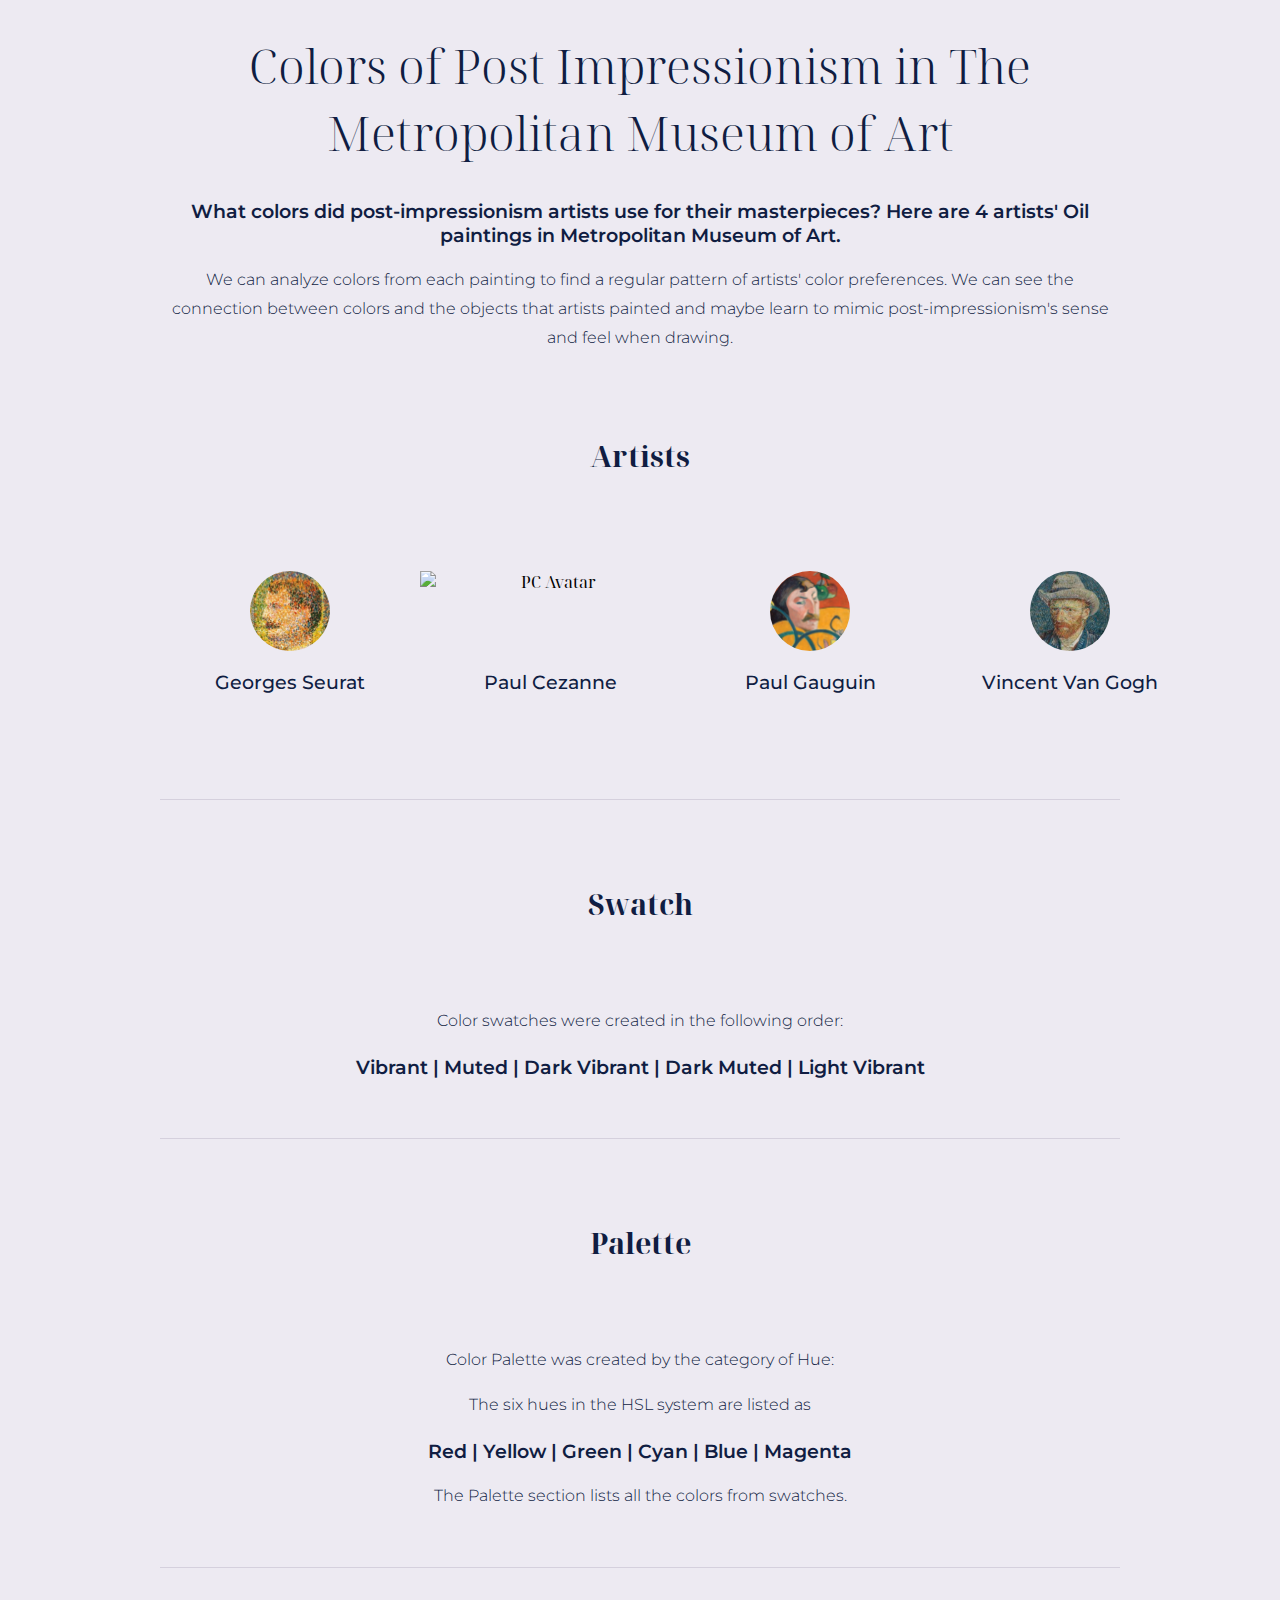
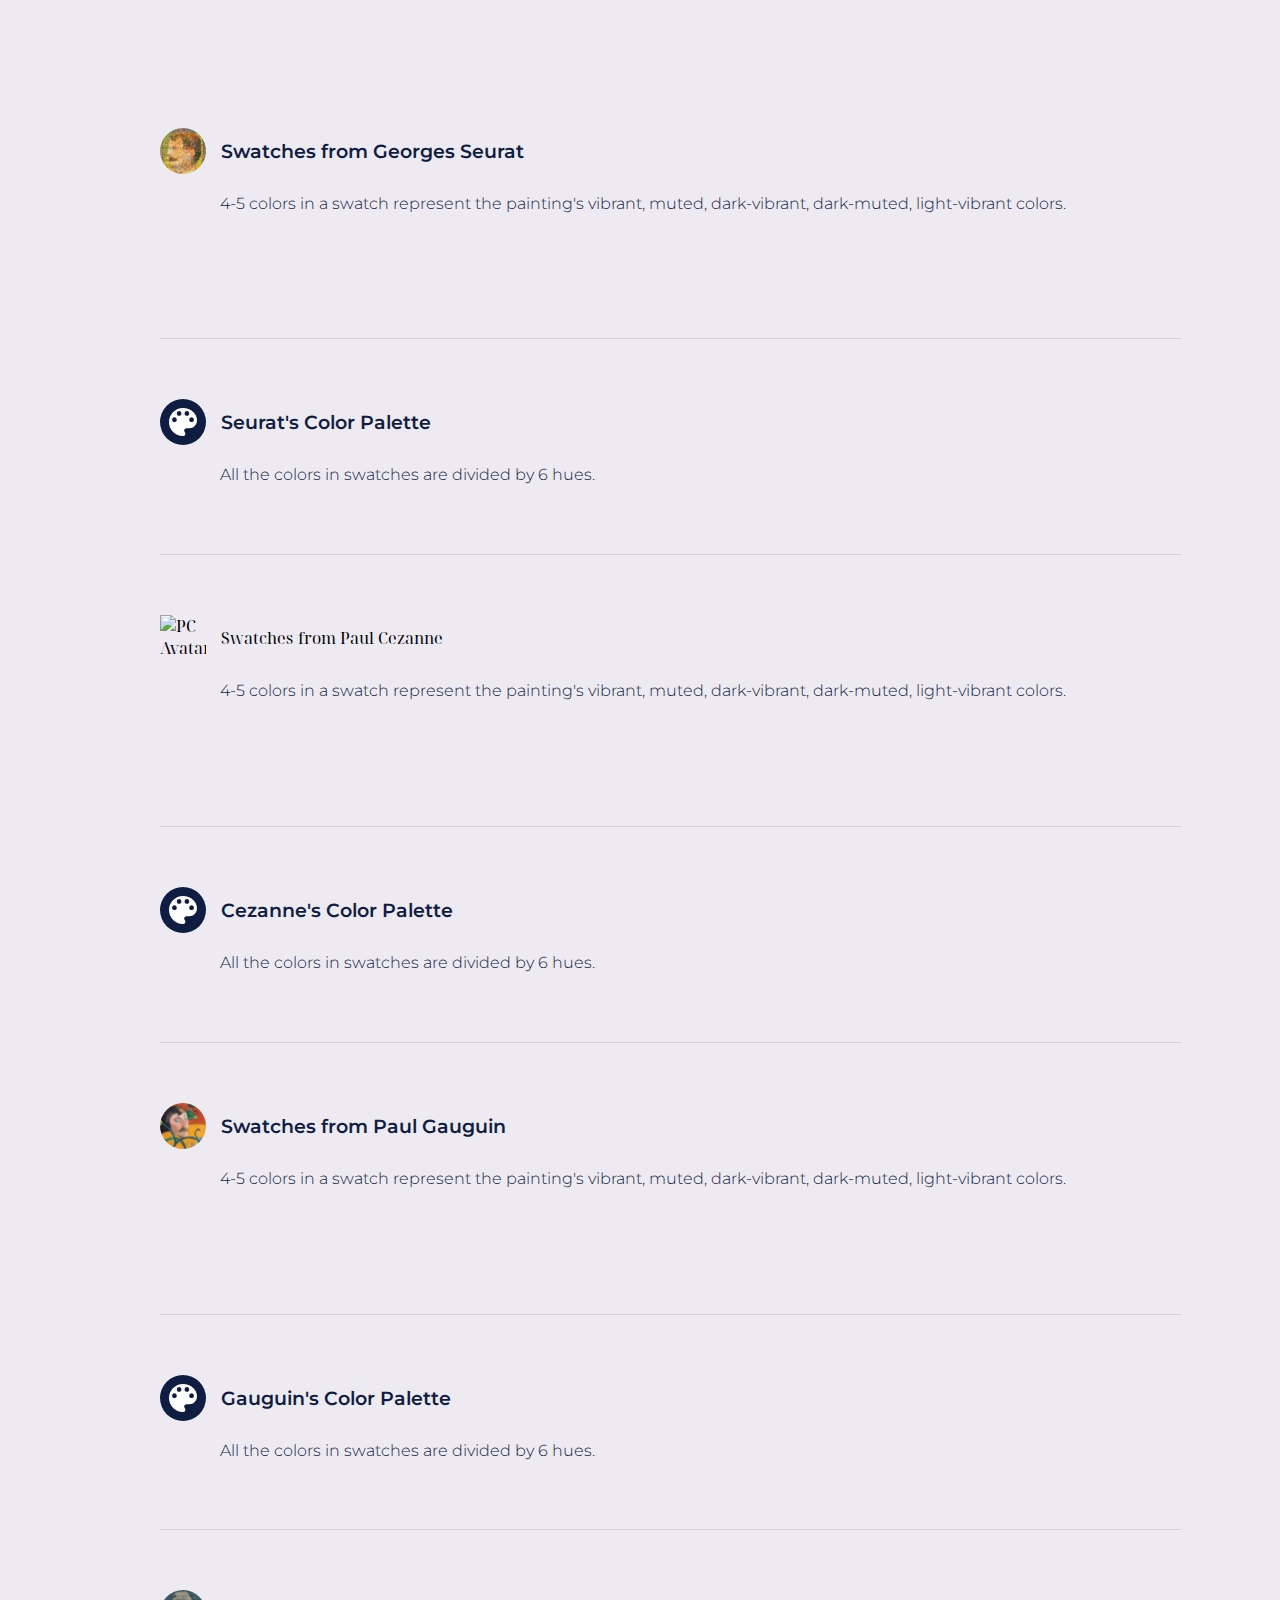
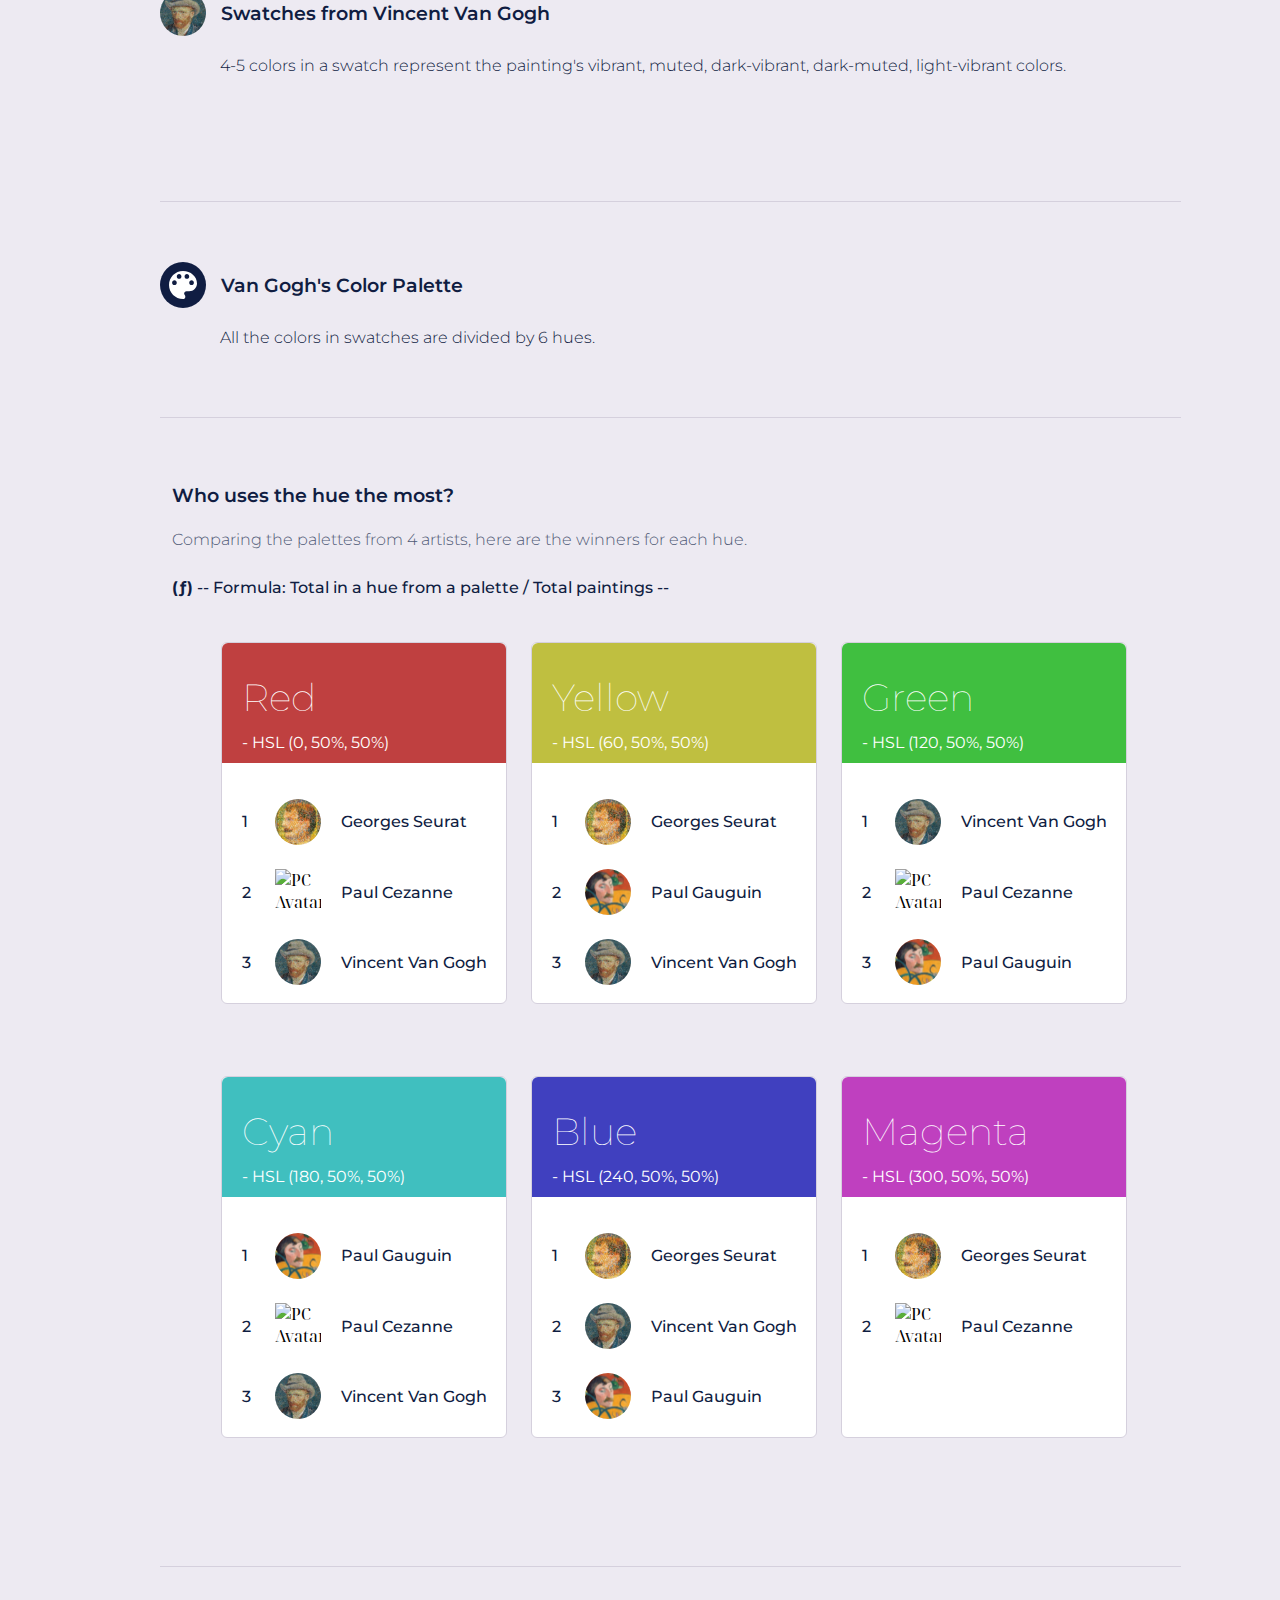
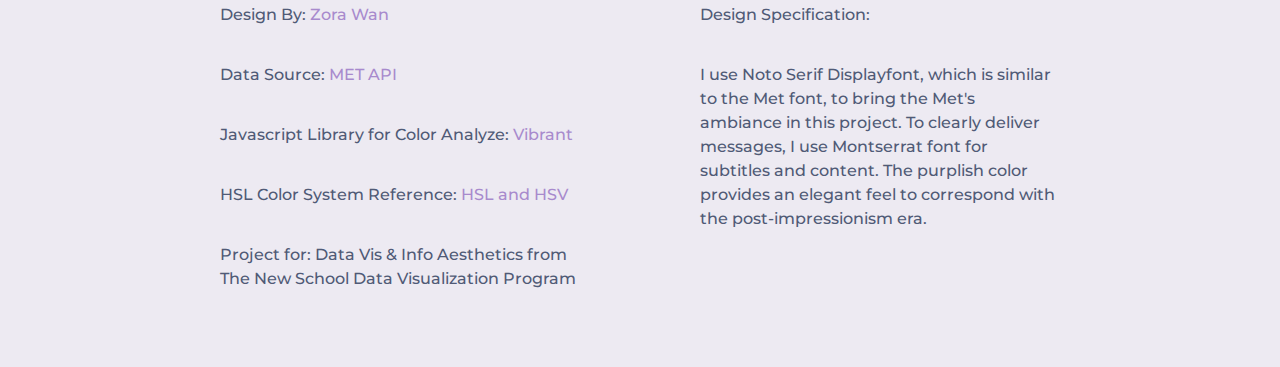
==== 05_final/index.html @ edf531bc "update text" ====
<!DOCTYPE html>
<html lang="en">
<head>
    <meta charset="UTF-8">
    <title>Colors of Post Impressionism</title>
    <meta name='viewport' content='width=device-width, initial-scale=1' />
    <meta http-equiv="X-UA-Compatible" content="IE=edge">
    <link rel="stylesheet" href="./styles.css"/>
</head>
<body>
    <div class="hero">
    <h1>Colors of Post Impressionism in The Metropolitan Museum of Art</h1>
    
        <h3>What colors did post-impressionism artists use for their masterpieces? Here are 4 artists' Oil paintings in Metropolitan Museum of Art.
        </h3>
        <p>We can analyze colors from each painting to find a regular pattern of artists' color preferences. We can see the connection between colors and the objects that artists painted and maybe learn to mimic post-impressionism's sense and feel when drawing.</p>
        <h2>Artists</h2>
        <div id="heroContainer">
            <div class="heroItem">
                <img class="heroArtist" src="./access/GS_Avata.svg" alt="GS Avatar" width="80" height="80">
                <h3 class="heroName">Georges Seurat</h3>
            </div>
            <div class="heroItem">
                <img class="heroArtist" src="./access/PC_Avata.svg" alt="PC Avatar" width="80" height="80">
                <h3 class="heroName">Paul Cezanne</h3>
            </div>
            <div class="heroItem">
                <img class="heroArtist" src="./access/PG_Avata.svg" alt="PG Avatar" width="80" height="80">
                <h3 class="heroName">Paul Gauguin</h3>
            </div>
            <div class="heroItem">
                <img class="heroArtist" src="./access/VG_Avata.svg" alt="VG Avatar" width="80" height="80">
                <h3 class="heroName">Vincent Van Gogh</h3>
            </div>
        </div>
        <h2>Swatch</h2>
        <div id="swatchIntro">
            <p class="ColorIntro">Color swatches were created in the following order:</p>
            <h3>Vibrant | Muted | Dark Vibrant | Dark Muted | Light Vibrant</h3>
        </div>
        <h2>Palette</h2>
        <div id="palettehIntro">
            <p class="ColorIntro">Color Palette was created by the category of Hue:</p>
            <p class="ColorIntro">The six hues in the HSL system are listed as</p>
            <h3>Red | Yellow | Green | Cyan | Blue | Magenta</h3>
            <p class="ColorIntro">The Palette section lists all the colors from swatches.</p>
        </div>
    </div>
    <div class="nameCard">
    <img class="avatar" src="./access/GS_Avata.svg" alt="GS Avatar" width="46" height="46">
    <h3>Swatches from Georges Seurat</h3>
    </div>
    <p class="script">4-5 colors in a swatch represent the painting's vibrant, muted, dark-vibrant, dark-muted, light-vibrant colors.</p>
    <div id=gs_gallery></div>
    <div class="PaletteLabel">
        <svg width="46" height="46" viewBox="0 0 46 46" fill="none" xmlns="http://www.w3.org/2000/svg">
            <circle cx="23" cy="23" r="23" fill="#101D42"/>
            <path d="M23 9C15.2689 9 9 15.2689 9 23C9 30.7311 15.2689 37 23 37C24.2911 37 25.3333 35.9578 25.3333 34.6667C25.3333 34.06 25.1 33.5156 24.7267 33.0956C24.3689 32.6911 24.1356 32.1467 24.1356 31.5556C24.1356 30.2644 25.1778 29.2222 26.4689 29.2222H29.2222C33.5156 29.2222 37 25.7378 37 21.4444C37 14.5689 30.7311 9 23 9ZM14.4444 23C13.1533 23 12.1111 21.9578 12.1111 20.6667C12.1111 19.3756 13.1533 18.3333 14.4444 18.3333C15.7356 18.3333 16.7778 19.3756 16.7778 20.6667C16.7778 21.9578 15.7356 23 14.4444 23ZM19.1111 16.7778C17.82 16.7778 16.7778 15.7356 16.7778 14.4444C16.7778 13.1533 17.82 12.1111 19.1111 12.1111C20.4022 12.1111 21.4444 13.1533 21.4444 14.4444C21.4444 15.7356 20.4022 16.7778 19.1111 16.7778ZM26.8889 16.7778C25.5978 16.7778 24.5556 15.7356 24.5556 14.4444C24.5556 13.1533 25.5978 12.1111 26.8889 12.1111C28.18 12.1111 29.2222 13.1533 29.2222 14.4444C29.2222 15.7356 28.18 16.7778 26.8889 16.7778ZM31.5556 23C30.2644 23 29.2222 21.9578 29.2222 20.6667C29.2222 19.3756 30.2644 18.3333 31.5556 18.3333C32.8467 18.3333 33.8889 19.3756 33.8889 20.6667C33.8889 21.9578 32.8467 23 31.5556 23Z" fill="white"/>
            </svg>

        <h3>Seurat's Color Palette</h3>
    </div>
    <p class="script">All the colors in swatches are divided by 6 hues.</p>
    <div id="gs_paletteBar" class="paletteBar"></div>
    <div class="nameCard">
        <img class="avatar" src="./access/PC_Avata.svg" alt="PC Avatar" width="46" height="46">
    <h  3>Swatches from Paul Cezanne</h3>
    </div>
    <p class="script">4-5 colors in a swatch represent the painting's vibrant, muted, dark-vibrant, dark-muted, light-vibrant colors.</p>
     <div id=pc_gallery></div>
    <div class="PaletteLabel">
        <svg width="46" height="46" viewBox="0 0 46 46" fill="none" xmlns="http://www.w3.org/2000/svg">
            <circle cx="23" cy="23" r="23" fill="#101D42"/>
            <path d="M23 9C15.2689 9 9 15.2689 9 23C9 30.7311 15.2689 37 23 37C24.2911 37 25.3333 35.9578 25.3333 34.6667C25.3333 34.06 25.1 33.5156 24.7267 33.0956C24.3689 32.6911 24.1356 32.1467 24.1356 31.5556C24.1356 30.2644 25.1778 29.2222 26.4689 29.2222H29.2222C33.5156 29.2222 37 25.7378 37 21.4444C37 14.5689 30.7311 9 23 9ZM14.4444 23C13.1533 23 12.1111 21.9578 12.1111 20.6667C12.1111 19.3756 13.1533 18.3333 14.4444 18.3333C15.7356 18.3333 16.7778 19.3756 16.7778 20.6667C16.7778 21.9578 15.7356 23 14.4444 23ZM19.1111 16.7778C17.82 16.7778 16.7778 15.7356 16.7778 14.4444C16.7778 13.1533 17.82 12.1111 19.1111 12.1111C20.4022 12.1111 21.4444 13.1533 21.4444 14.4444C21.4444 15.7356 20.4022 16.7778 19.1111 16.7778ZM26.8889 16.7778C25.5978 16.7778 24.5556 15.7356 24.5556 14.4444C24.5556 13.1533 25.5978 12.1111 26.8889 12.1111C28.18 12.1111 29.2222 13.1533 29.2222 14.4444C29.2222 15.7356 28.18 16.7778 26.8889 16.7778ZM31.5556 23C30.2644 23 29.2222 21.9578 29.2222 20.6667C29.2222 19.3756 30.2644 18.3333 31.5556 18.3333C32.8467 18.3333 33.8889 19.3756 33.8889 20.6667C33.8889 21.9578 32.8467 23 31.5556 23Z" fill="white"/>
            </svg>

        <h3>Cezanne's Color Palette</h3>
    </div>
    <p class="script">All the colors in swatches are divided by 6 hues.</p>
    <div id="pc_paletteBar" class="paletteBar"></div>
    <div class="nameCard">
    <img class="avatar" src="./access/PG_Avata.svg" alt="PG Avatar" width="46" height="46">
    <h3 id="name">Swatches from Paul Gauguin</h3>
    </div>
    <p class="script">4-5 colors in a swatch represent the painting's vibrant, muted, dark-vibrant, dark-muted, light-vibrant colors.</p>
        <div id=pg_gallery></div>
        <div class="PaletteLabel">
            <svg width="46" height="46" viewBox="0 0 46 46" fill="none" xmlns="http://www.w3.org/2000/svg">
                <circle cx="23" cy="23" r="23" fill="#101D42"/>
                <path d="M23 9C15.2689 9 9 15.2689 9 23C9 30.7311 15.2689 37 23 37C24.2911 37 25.3333 35.9578 25.3333 34.6667C25.3333 34.06 25.1 33.5156 24.7267 33.0956C24.3689 32.6911 24.1356 32.1467 24.1356 31.5556C24.1356 30.2644 25.1778 29.2222 26.4689 29.2222H29.2222C33.5156 29.2222 37 25.7378 37 21.4444C37 14.5689 30.7311 9 23 9ZM14.4444 23C13.1533 23 12.1111 21.9578 12.1111 20.6667C12.1111 19.3756 13.1533 18.3333 14.4444 18.3333C15.7356 18.3333 16.7778 19.3756 16.7778 20.6667C16.7778 21.9578 15.7356 23 14.4444 23ZM19.1111 16.7778C17.82 16.7778 16.7778 15.7356 16.7778 14.4444C16.7778 13.1533 17.82 12.1111 19.1111 12.1111C20.4022 12.1111 21.4444 13.1533 21.4444 14.4444C21.4444 15.7356 20.4022 16.7778 19.1111 16.7778ZM26.8889 16.7778C25.5978 16.7778 24.5556 15.7356 24.5556 14.4444C24.5556 13.1533 25.5978 12.1111 26.8889 12.1111C28.18 12.1111 29.2222 13.1533 29.2222 14.4444C29.2222 15.7356 28.18 16.7778 26.8889 16.7778ZM31.5556 23C30.2644 23 29.2222 21.9578 29.2222 20.6667C29.2222 19.3756 30.2644 18.3333 31.5556 18.3333C32.8467 18.3333 33.8889 19.3756 33.8889 20.6667C33.8889 21.9578 32.8467 23 31.5556 23Z" fill="white"/>
                </svg>
    
            <h3>Gauguin's Color Palette</h3>
        </div>
        <p class="script">All the colors in swatches are divided by 6 hues.</p>
        <div id="pg_paletteBar" class="paletteBar"></div>
    <div class="nameCard">
    <img class="avatar" src="./access/VG_Avata.svg" alt="VG Avatar" width="46" height="46">
    <h3 id="name">Swatches from Vincent Van Gogh</h3>
    </div>
    <p class="script">4-5 colors in a swatch represent the painting's vibrant, muted, dark-vibrant, dark-muted, light-vibrant colors.</p>
    <div id=vg_gallery></div>
        <div class="PaletteLabel">
            <svg width="46" height="46" viewBox="0 0 46 46" fill="none" xmlns="http://www.w3.org/2000/svg">
                <circle cx="23" cy="23" r="23" fill="#101D42"/>
                <path d="M23 9C15.2689 9 9 15.2689 9 23C9 30.7311 15.2689 37 23 37C24.2911 37 25.3333 35.9578 25.3333 34.6667C25.3333 34.06 25.1 33.5156 24.7267 33.0956C24.3689 32.6911 24.1356 32.1467 24.1356 31.5556C24.1356 30.2644 25.1778 29.2222 26.4689 29.2222H29.2222C33.5156 29.2222 37 25.7378 37 21.4444C37 14.5689 30.7311 9 23 9ZM14.4444 23C13.1533 23 12.1111 21.9578 12.1111 20.6667C12.1111 19.3756 13.1533 18.3333 14.4444 18.3333C15.7356 18.3333 16.7778 19.3756 16.7778 20.6667C16.7778 21.9578 15.7356 23 14.4444 23ZM19.1111 16.7778C17.82 16.7778 16.7778 15.7356 16.7778 14.4444C16.7778 13.1533 17.82 12.1111 19.1111 12.1111C20.4022 12.1111 21.4444 13.1533 21.4444 14.4444C21.4444 15.7356 20.4022 16.7778 19.1111 16.7778ZM26.8889 16.7778C25.5978 16.7778 24.5556 15.7356 24.5556 14.4444C24.5556 13.1533 25.5978 12.1111 26.8889 12.1111C28.18 12.1111 29.2222 13.1533 29.2222 14.4444C29.2222 15.7356 28.18 16.7778 26.8889 16.7778ZM31.5556 23C30.2644 23 29.2222 21.9578 29.2222 20.6667C29.2222 19.3756 30.2644 18.3333 31.5556 18.3333C32.8467 18.3333 33.8889 19.3756 33.8889 20.6667C33.8889 21.9578 32.8467 23 31.5556 23Z" fill="white"/>
                </svg>
            <h3>Van Gogh's Color Palette</h3>
        </div>
        <p class="script">All the colors in swatches are divided by 6 hues.</p>
        <div id="vg_paletteBar" class="paletteBar"></div>
        <div class="titleCard">
            <h3 id="name">Who uses the hue the most?</h3>
            <h4>Comparing the palettes from 4 artists, here are the winners for each hue.</h4>
            <p id="formula"><b>(ƒ)</b> -- Formula: Total in a hue from a palette / Total paintings --</p>
        </div>
        <div id="comp">
            
            <div class="imgRating">
                <div class= "color" id="C1">
                 <p class="HSL">Red</p> - HSL (0, 50%, 50%)   
                </div>
                <div class="ratingCard">
                    <div class="ratingNum">
                        1<br>
                        2<br>
                        3<br>
                    </div>
                    <div class="ratingImg">
                        <img class="ratingAvatar" src="./access/GS_Avata.svg" alt="GS Avatar" width="46" height="46">
                        <img class="ratingAvatar" src="./access/PC_Avata.svg" alt="PC Avatar" width="46" height="46">
                        <img class="ratingAvatar" src="./access/VG_Avata.svg" alt="VG Avatar" width="46" height="46">
                    </div>
                    <div class="ratingName">
                        Georges Seurat<br>
                        Paul Cezanne<br>
                        Vincent Van Gogh<br>
                    </div>
                </div>
            </div>
            <div class="imgRating">
                <div class= "color" id="C2">
                 <p class="HSL">Yellow</p> - HSL (60, 50%, 50%)   
                </div>
                <div class="ratingCard">
                    <div class="ratingNum">
                        1<br>
                        2<br>
                        3<br>
                    </div>
                    <div class="ratingImg">
                        <img class="ratingAvatar" src="./access/GS_Avata.svg" alt="GS Avatar" width="46" height="46">
                        <img class="ratingAvatar" src="./access/PG_Avata.svg" alt="PG Avatar" width="46" height="46">
                        <img class="ratingAvatar" src="./access/VG_Avata.svg" alt="VG Avatar" width="46" height="46">
                    </div>
                    <div class="ratingName">
                        Georges Seurat<br>
                        Paul Gauguin<br>
                        Vincent Van Gogh<br>
                    </div>
                </div>
            </div>
            <div class="imgRating">
                <div class= "color" id="C3">
                 <p class="HSL">Green</p> - HSL (120, 50%, 50%)   
                </div>
                <div class="ratingCard">
                    <div class="ratingNum">
                        1<br>
                        2<br>
                        3<br>
                    </div>
                    <div class="ratingImg">
                        <img class="ratingAvatar" src="./access/VG_Avata.svg" alt="VG Avatar" width="46" height="46">
                        <img class="ratingAvatar" src="./access/PC_Avata.svg" alt="PC Avatar" width="46" height="46">
                        <img class="ratingAvatar" src="./access/PG_Avata.svg" alt="PG Avatar" width="46" height="46">
                    </div>
                    <div class="ratingName">
                        Vincent Van Gogh<br>
                        Paul Cezanne<br>
                        Paul Gauguin<br>
                    </div>
                </div>
            </div>
            <div class="imgRating">
                <div class= "color" id="C4">
                 <p class="HSL">Cyan</p> - HSL (180, 50%, 50%)   
                </div>
                <div class="ratingCard">
                    <div class="ratingNum">
                        1<br>
                        2<br>
                        3<br>
                    </div>
                    <div class="ratingImg">
                        <img class="ratingAvatar" src="./access/PG_Avata.svg" alt="PG Avatar" width="46" height="46">
                        <img class="ratingAvatar" src="./access/PC_Avata.svg" alt="PC Avatar" width="46" height="46">
                        <img class="ratingAvatar" src="./access/VG_Avata.svg" alt="VG Avatar" width="46" height="46">
                    </div>
                    <div class="ratingName">
                        Paul Gauguin<br>
                        Paul Cezanne<br>
                        Vincent Van Gogh<br>
                    </div>
                </div>
            </div>
            <div class="imgRating">
                <div class= "color" id="C5">
                 <p class="HSL">Blue</p> - HSL (240, 50%, 50%)   
                </div>
                <div class="ratingCard">
                    <div class="ratingNum">
                        1<br>
                        2<br>
                        3<br>
                    </div>
                    <div class="ratingImg">
                        <img class="ratingAvatar" src="./access/GS_Avata.svg" alt="GS Avatar" width="46" height="46">
                        <img class="ratingAvatar" src="./access/VG_Avata.svg" alt="VG Avatar" width="46" height="46">
                        <img class="ratingAvatar" src="./access/PG_Avata.svg" alt="PG Avatar" width="46" height="46">
                    </div>
                    <div class="ratingName">
                        Georges Seurat<br>
                        Vincent Van Gogh<br>
                        Paul Gauguin<br>
                    </div>
                </div>
            </div>
            <div class="imgRating">
                <div class= "color" id="C6">
                 <p class="HSL">Magenta</p> - HSL (300, 50%, 50%)   
                </div>
                <div class="ratingCard">
                    <div class="ratingNum">
                        1<br>
                        2<br>
                    </div>
                    <div class="ratingImg">
                        <img class="ratingAvatar" src="./access/GS_Avata.svg" alt="GS Avatar" width="46" height="46">
                        <img class="ratingAvatar" src="./access/PC_Avata.svg" alt="PC Avatar" width="46" height="46">
                    </div>
                    <div class="ratingName">
                        Georges Seurat<br>
                        Paul Cezanne<br>
                    </div>
                </div>
            </div>
        </div>
    <footer id="footer">
        <div class="row">
            <div class="column">
                <p class="foot">Design By:
                    <a href="https://dribbble.com/zorawan">Zora Wan</a>
                </p>
                <p class="foot">Data Source:
                    <a href="https://metmuseum.github.io/">MET API</a>
                <p class="foot">Javascript Library for Color Analyze: 
                    <a href="http://jariz.github.io/vibrant.js/">Vibrant</a>
                </p>
                <p class="foot">HSL Color System Reference: 
                    <a href="https://en.wikipedia.org/wiki/HSL_and_HSV">HSL and HSV</a>
                </p>
                <p class="foot">Project for: Data Vis & Info Aesthetics from The New School Data Visualization Program</p>
            </div>
        <div class="column">
            <p class="foot">Design Specification:</p>
            <p class="foot">
                I use Noto Serif Display​font, which is similar to the Met font, to bring the Met's ambiance in this project. To clearly deliver messages, I use Montserrat font for subtitles and content. The purplish color provides an elegant feel to correspond with the post-impressionism era.
            </p>
        </div>
    </div>
    </footer>
    <script src="https://unpkg.com/d3"></script>
    <script src="./libraries/Vibrant.js"></script>
    <script src="./app.js"></script>


</body>
---- 05_final/styles.css ----
@import url('https://fonts.googleapis.com/css2?family=Montserrat:wght@100;200;300;400;500;700;800;900&family=Noto+Serif+Display:wght@100;200;300;400;500;600;700;800;900&display=swap');
html{
    background-color:#EDEAF2;
}
body{
    font-family: 'Montserrat', sans-serif;
    font-family: 'Noto Serif Display', serif;
    width:960px;
    margin:auto;
}


h1{
    font-family: 'Noto Serif Display', cursive;
    font-size:3em;
    color:#101d42;
    text-align:center;
    line-height:1.4em;
    font-weight:300;
}
h2{
    font-family: 'Noto Serif Display', cursive;
    font-size:1.8em;
    color:#101d42;
    text-align:center;
    padding: 60px 0px 60px 0px;
}
h3{
    font-family: 'Montserrat', sans-serif;
    font-size:1.2em;
    font-weight:600;
    color:#101d42;
}

p{
    font-family: 'Montserrat', sans-serif;
    font-size:1em;
    font-weight:300;
    color:#101d42;
    line-height:1.8em;
}
.ColorIntro{
    font-weight:300;
}
.hero{
    margin:auto;
    text-align:center;
    padding-bottom:100px;
    position:relative;
}
.nameCard, .PaletteLabel{
    display: flex;
    flex-direction: row;
    height:46px;
    width:100%;
    align-items:center;
    padding-top:60px;
}
svg{
    align-self: flex-start;
    padding-right:15px;
}
#heroContainer {
    display: flex;
    flex-direction: row;

    position:relative;
    height:200px;
    padding-bottom:40px;
    border-bottom: 1px solid #D5D0DD;
}
#swatchIntro, #palettehIntro {
    margin:auto;
    padding-bottom:40px;
    border-bottom: 1px solid #D5D0DD;
}

.heroItem{
    justify-content:space-between;
}
.heroName{
    text-align:center;
    font-weight:500;
    /*padding-left:0px;*/
}
#gs_gallery, #pc_gallery, #pg_gallery, #vg_gallery{
    padding:24px 0px 80px 61px;
    width:100%;
    display: flex;
    flex-direction: row;
    flex-wrap: wrap;
    height:auto;
    border-bottom: 1px solid #D5D0DD;
    gap:24px;
}
img {
  width: 260px;
  display: block;
  margin-left: auto;
  margin-right: auto;
  padding-top:12px;
}
.img-card{
    /*flex-grow: 1;*/
    width:260px;
}
.avatar{
    width:46px;
    padding-right:15px;
    padding-top:0px;
    margin:0px;
}
.imgSwatch{
    border: 1px solid #D5D0DD;
    background-color:#fff;
    border-radius:6px;
    height:auto;
    width:284px;
}

.swatches{
    width:260px;
    height:64px;
    display: block;
    margin-left: auto;
    margin-right: auto;
    padding-bottom:12px;
}
.swatch{
    width:52px;
    height:52px;
    float:left;
    margin-top:12px;
}
#gs_paletteBar, #pc_paletteBar, #pg_paletteBar, #vg_paletteBar{
    width:100%;
    height:auto;
    display: flex;
    flex-direction:column;
    float:left;
    padding:24px 0px 24px 61px;
    border-bottom: 1px solid #D5D0DD;
}
.red, .yellow, .green, .cyan, .blue, .magenta{
    display:flex;
    flex-direction:row;
    flex-wrap:wrap;
}
.label{
    display:inline-block;
    font-family:'Montserrat', sans-serif;
    font-weight:500;
    font-size:1.2em;
    padding-top:36px;
}
.paletteBar{
    display:flex;
    flex-direction:column;
}
.foot{
    padding:20px 60px 0px 60px;
    font-family:'Montserrat', sans-serif;
    font-size:1em;
    line-height:1.5em;
    font-weight:500;
    color:#505A76;
}
.row:after {
    content: "";
    display: flex;
    flex-direction:row;
    clear: both;
}
.column {
    float: left;
    width: 50%;
    height:400px;
}
a{
    color:#A88ACD;
    text-decoration: none;
}
#comp{
    padding:24px 0px 80px 61px;
    width:100%;
    display: flex;
    flex-direction: row;
    flex-wrap: wrap;
    height:auto;
    border-bottom: 1px solid #D5D0DD;
    gap:24px;
}
.color{
    height:80px;
    border-radius:6px 6px 0px 0px;
    font-family:'Montserrat', sans-serif;
    font-size:1em;
    font-weight:400;
    color:#fff;
    padding:20px;
    position:inherit;
    margin-bottom:24px;
}
#C1{
    background-color:#BF4040;
}
#C2{
    background-color:#BFBF40;
}
#C3{
    background-color:#40BF40;
}
#C4{
    background-color:#40BFBF;
}
#C5{
    background-color:#4040BF;
}
#C6{
    background-color:#BF40BF;
}
.ratingCard{
    display:flex;
    height:auto;
    flex-direction:row;
    float:left;

}
.ratingNum, .ratingName{
    font-family:'Montserrat', sans-serif;
    font-size:1em;
    line-height:4.4em;
    font-weight:500;
    color:#101d42;
    padding-left:20px;
}
.ratingAvatar{
    width:46px;
    padding:12px 0px 12px 24px;
}
.imgRating{
    border: 1px solid #D5D0DD;
    background-color:#fff;
    border-radius:6px;
    height:360px;
    width:284px;
    margin-bottom:48px;
}
.HSL{
    font-family:'Montserrat', sans-serif;
    font-size:2.4em;
    font-weight:100;
    color:#fff;
    margin:0px;
}
h4{
    font-family:'Montserrat', sans-serif;
    font-size:1em;
    line-height:1.5em;
    font-weight:300;
    color:#505A76;
}
.script{
    padding-left:60px;
}
.titleCard{
    margin-top:46px;
    padding-left:12px;
    position: relative;
    height:auto;
    display:inline-block;
}
#formula{
    font-weight:500;
}
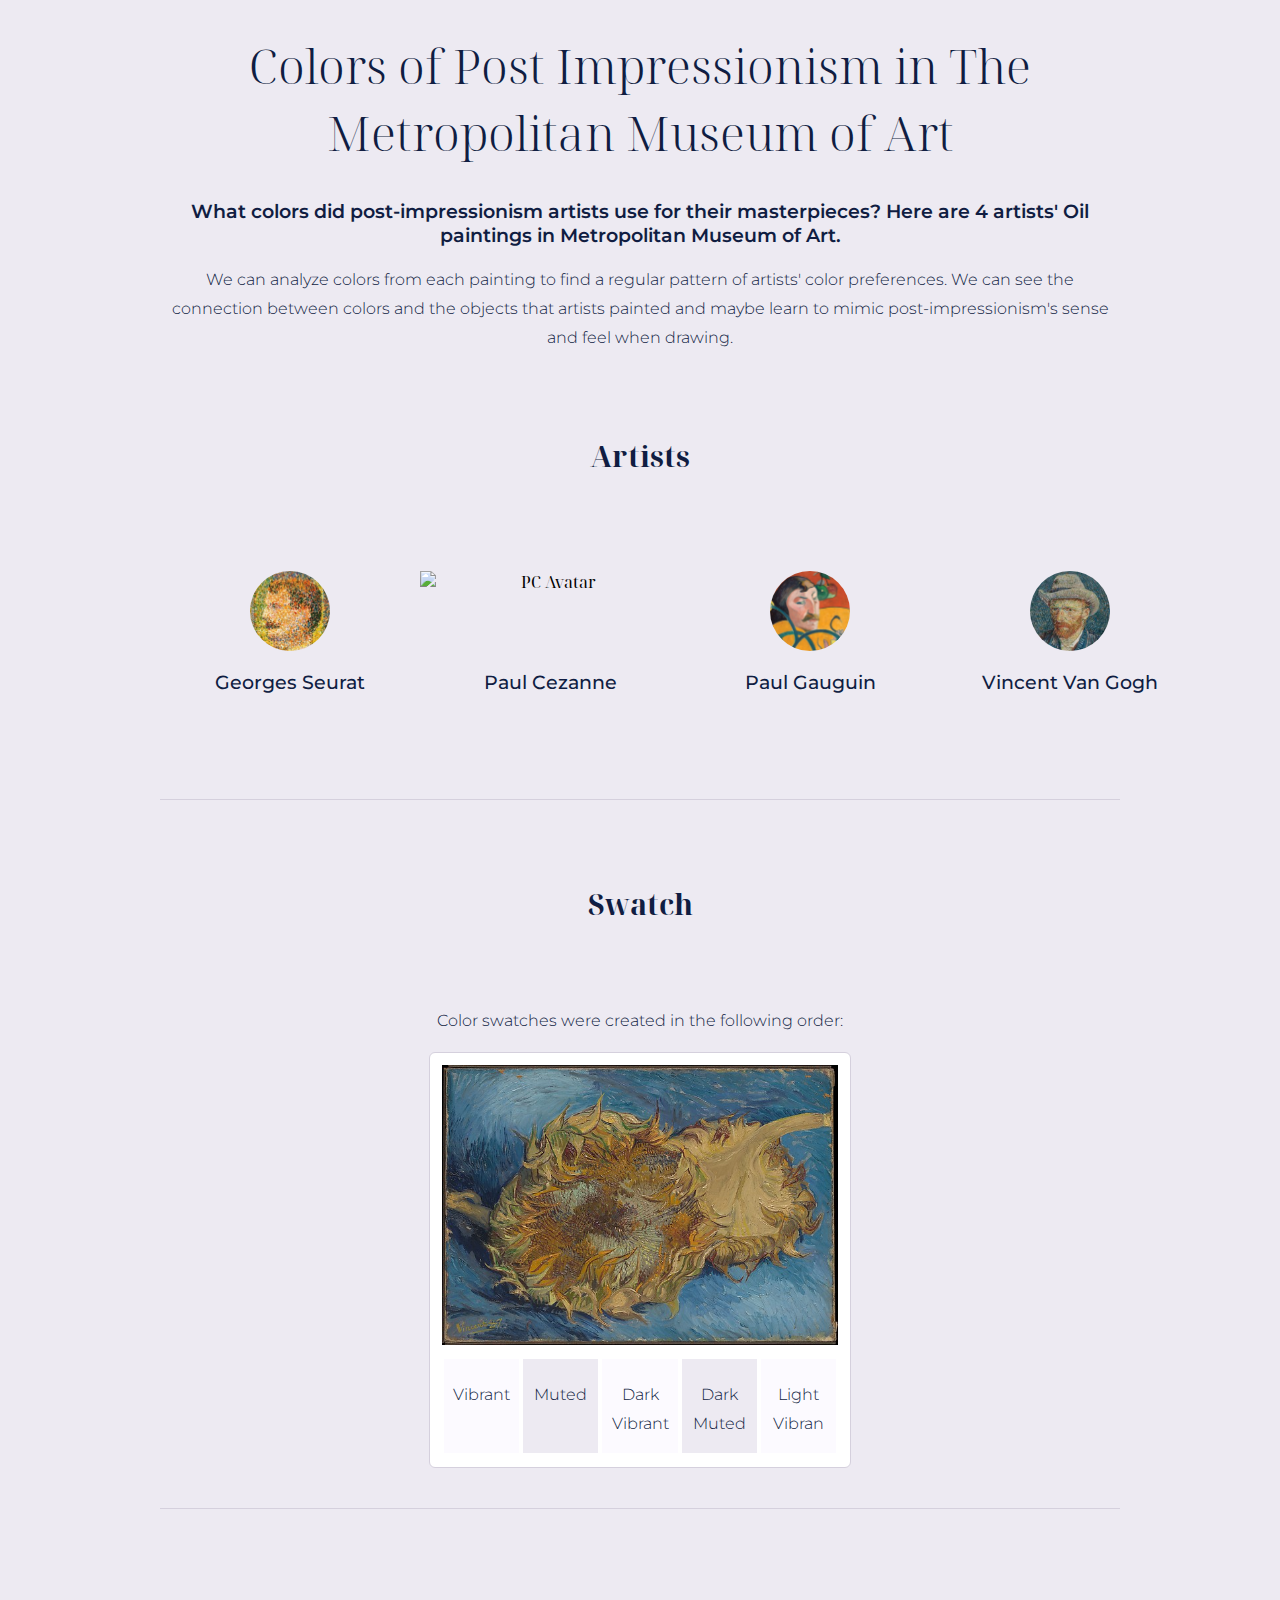
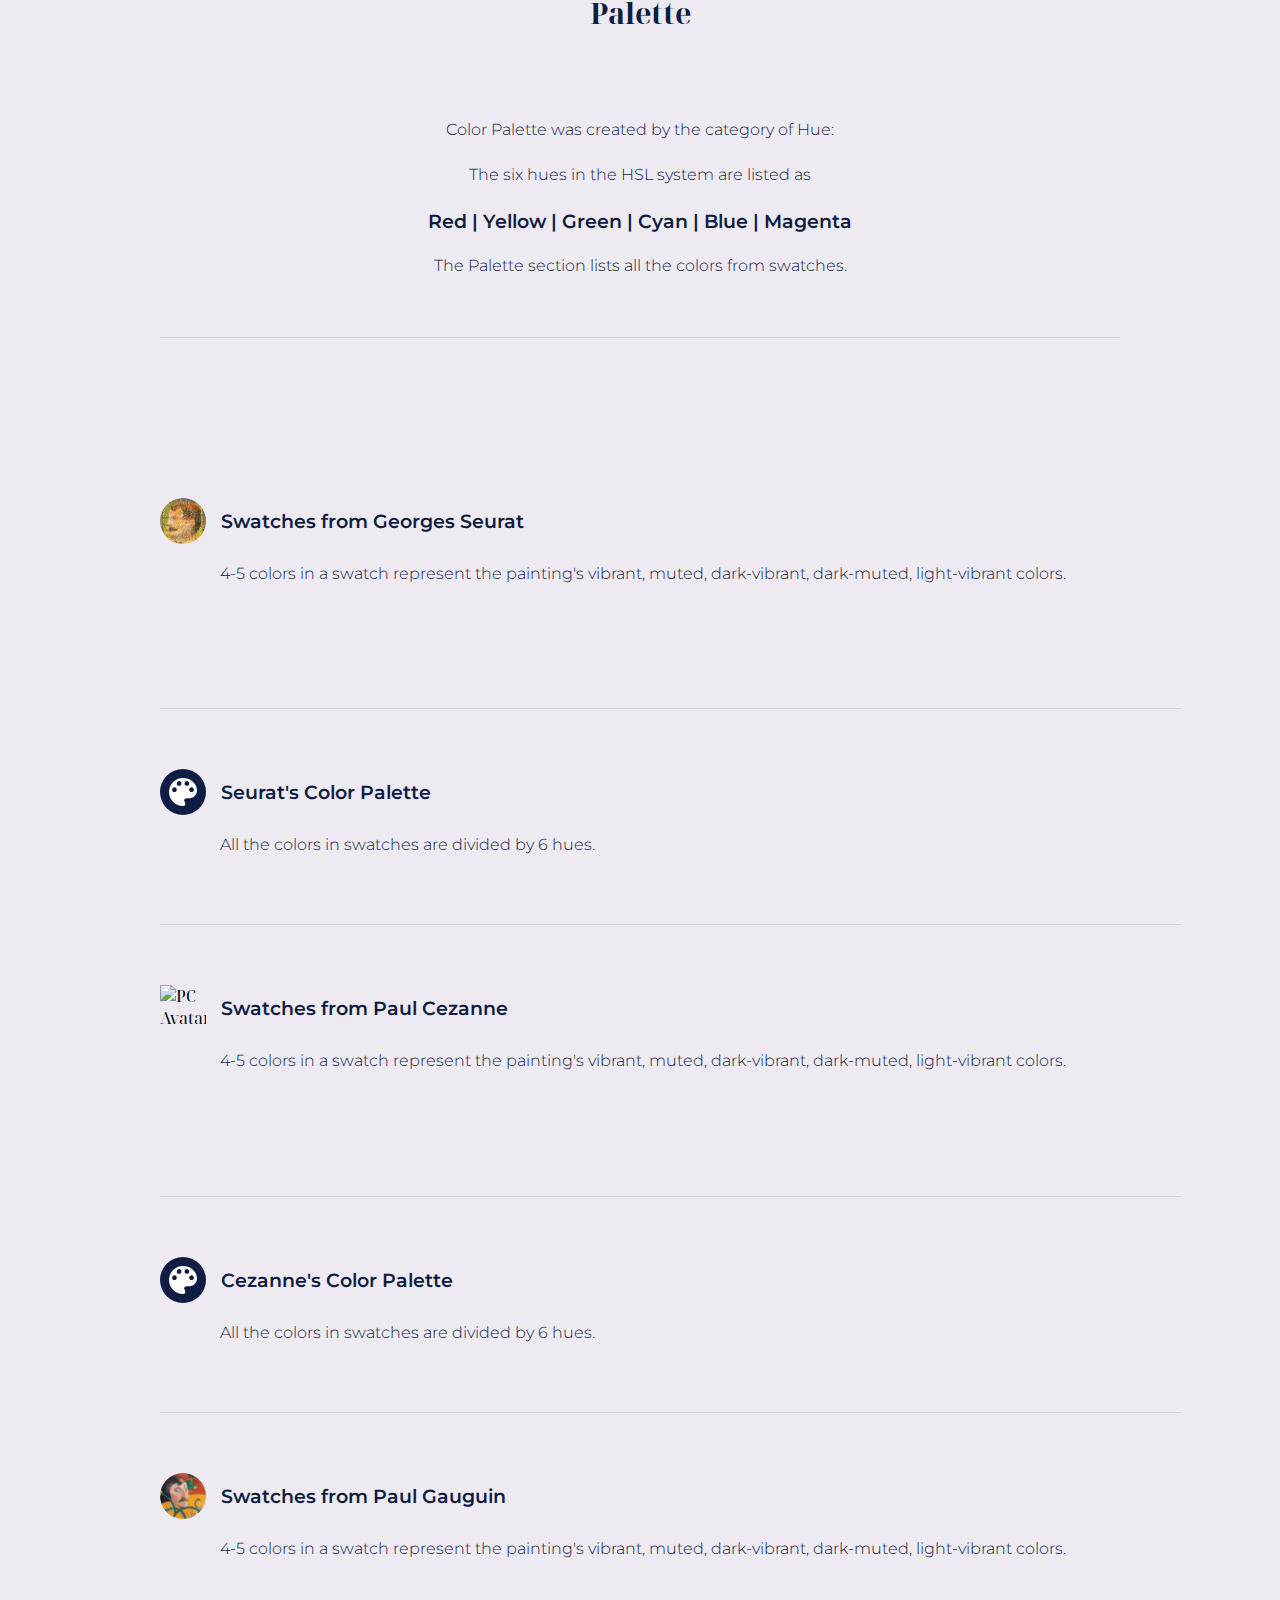
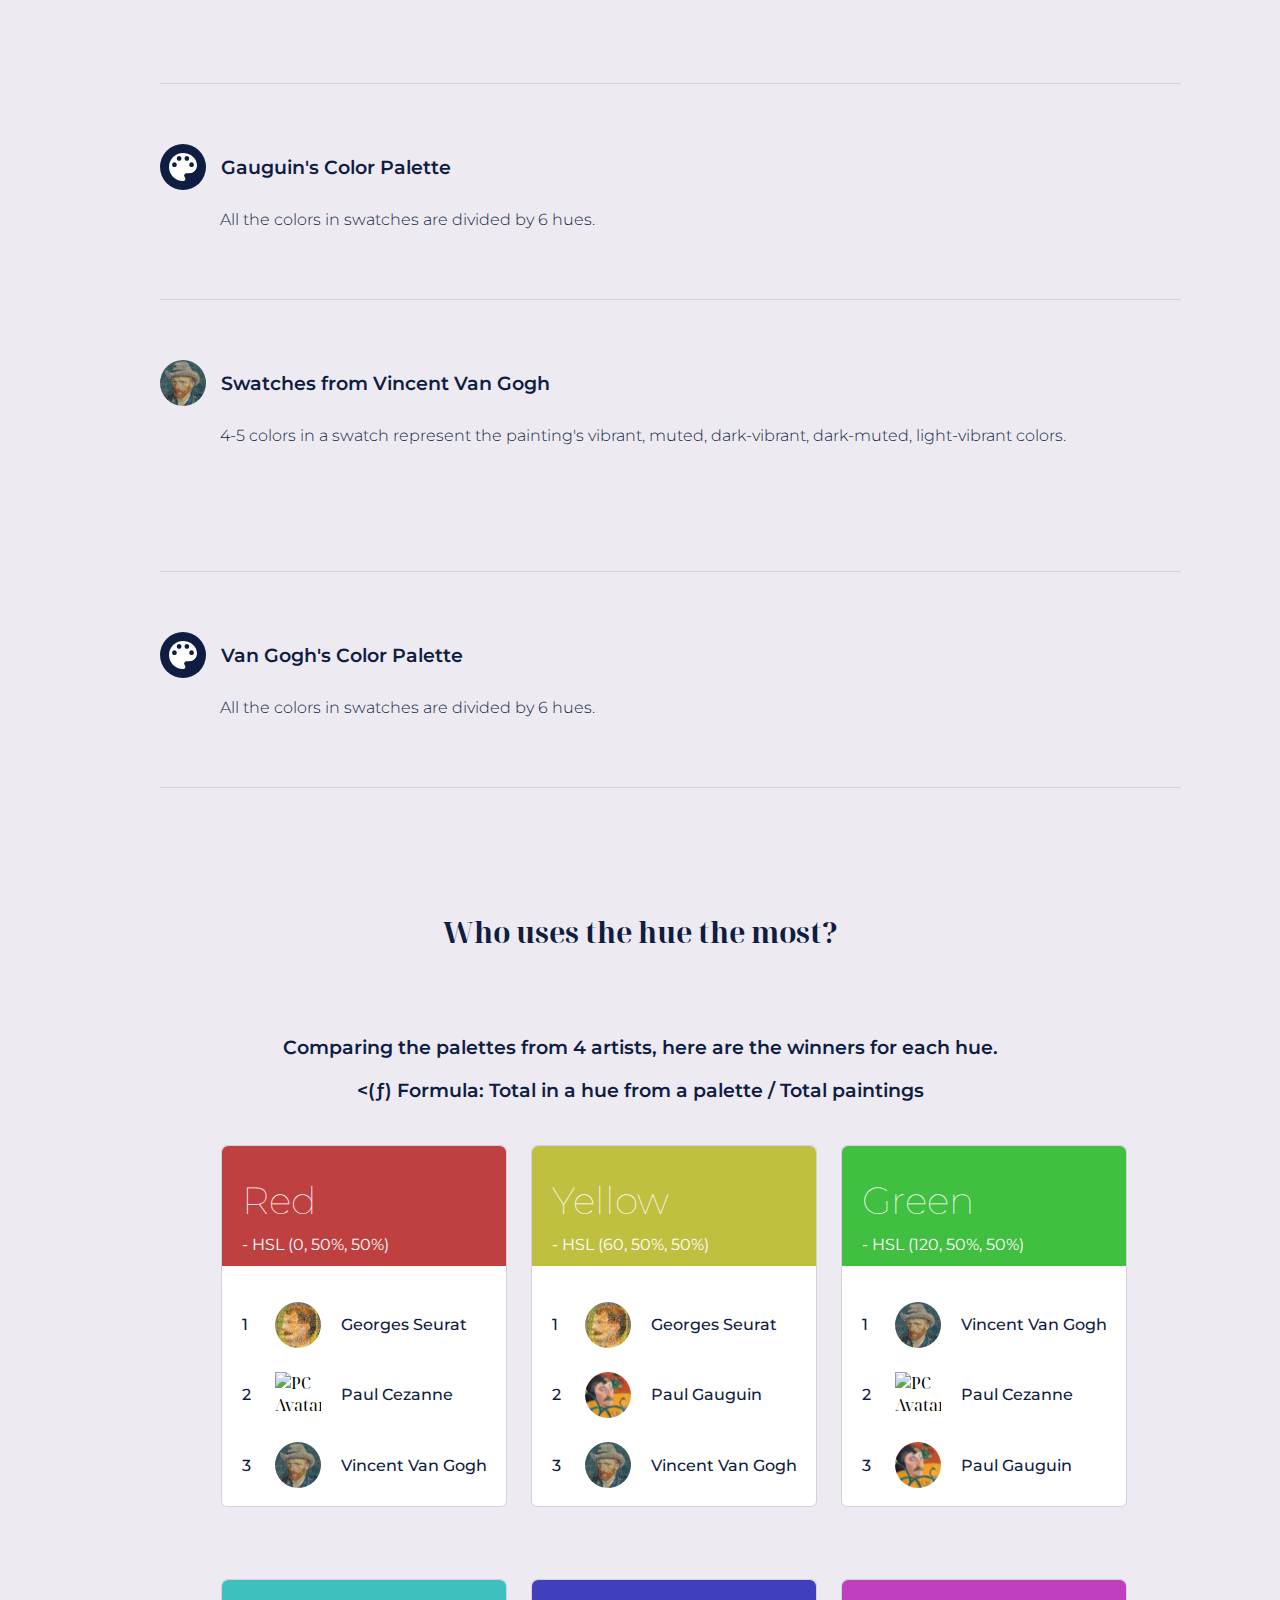
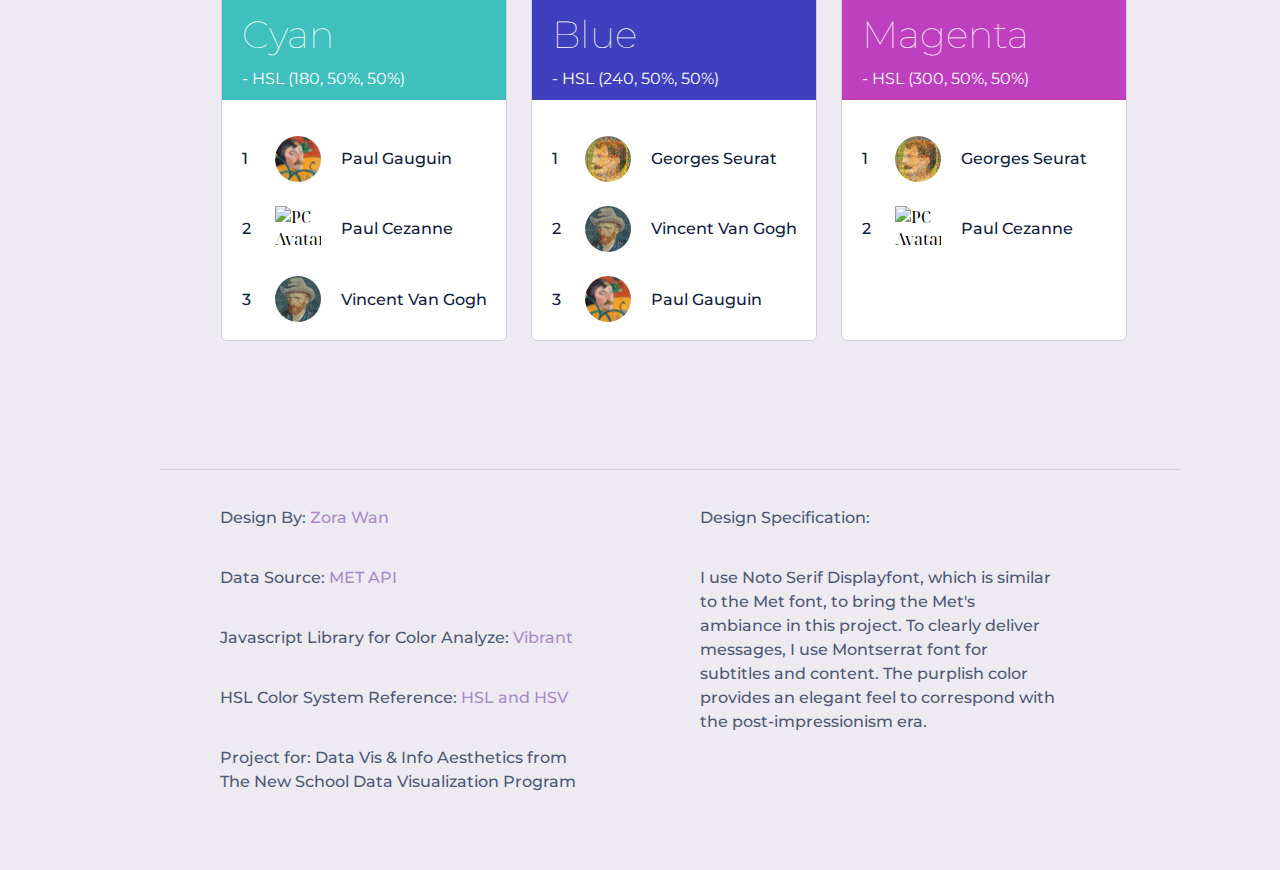
==== commit 15fec385: "update top card" ====
--- a/05_final/index.html
+++ b/05_final/index.html
@@ -36,7 +36,17 @@
         <h2>Swatch</h2>
         <div id="swatchIntro">
             <p class="ColorIntro">Color swatches were created in the following order:</p>
-            <h3>Vibrant | Muted | Dark Vibrant | Dark Muted | Light Vibrant</h3>
+            <div id="topSwatch">
+                <img id="topImage" src="./vg_downloads/DP229743.jpg">
+                <div id="containter">
+                    <rect class="rectA"><p>Vibrant</P></rect>
+                    <rect><P>Muted</P></rect>
+                    <rect class="rectA"><P>Dark Vibrant</P></rect>
+                    <rect><P>Dark Muted</P></rect>
+                    <rect class="rectA"><P>Light Vibran</P></rect>
+                </div>
+            </div>
+            
         </div>
         <h2>Palette</h2>
         <div id="palettehIntro">
@@ -64,7 +74,7 @@
     <div id="gs_paletteBar" class="paletteBar"></div>
     <div class="nameCard">
         <img class="avatar" src="./access/PC_Avata.svg" alt="PC Avatar" width="46" height="46">
-    <h  3>Swatches from Paul Cezanne</h3>
+    <h3>Swatches from Paul Cezanne</h3>
     </div>
     <p class="script">4-5 colors in a swatch represent the painting's vibrant, muted, dark-vibrant, dark-muted, light-vibrant colors.</p>
      <div id=pc_gallery></div>
@@ -96,7 +106,7 @@
         <div id="pg_paletteBar" class="paletteBar"></div>
     <div class="nameCard">
     <img class="avatar" src="./access/VG_Avata.svg" alt="VG Avatar" width="46" height="46">
-    <h3 id="name">Swatches from Vincent Van Gogh</h3>
+    <h3 class="name">Swatches from Vincent Van Gogh</h3>
     </div>
     <p class="script">4-5 colors in a swatch represent the painting's vibrant, muted, dark-vibrant, dark-muted, light-vibrant colors.</p>
     <div id=vg_gallery></div>
@@ -110,9 +120,9 @@
         <p class="script">All the colors in swatches are divided by 6 hues.</p>
         <div id="vg_paletteBar" class="paletteBar"></div>
         <div class="titleCard">
-            <h3 id="name">Who uses the hue the most?</h3>
-            <h4>Comparing the palettes from 4 artists, here are the winners for each hue.</h4>
-            <p id="formula"><b>(ƒ)</b> -- Formula: Total in a hue from a palette / Total paintings --</p>
+            <h2 class="name">Who uses the hue the most?</h2>
+            <h3>Comparing the palettes from 4 artists, here are the winners for each hue.</h3>
+            <h3><(ƒ) Formula: Total in a hue from a palette / Total paintings</h3>
         </div>
         <div id="comp">
             
@@ -246,6 +256,15 @@
                 </div>
             </div>
         </div>
+        <!--<div class="titleCard">-->
+        <!--    <h3 class="name">Which hue is the most popular?</h3>-->
+        <!--    <h4>Total hues from the paintings</h4>-->
+        <!--</div>  -->
+        <!--<div class="comp">-->
+        <!--    <div class="colorRating" id="YRGCM">-->
+        <!--         <p>Yellow</p>-->
+        <!--    </div>-->
+        <!--</div>-->
     <footer id="footer">
         <div class="row">
             <div class="column">
--- a/05_final/styles.css
+++ b/05_final/styles.css
@@ -264,12 +264,52 @@
     padding-left:60px;
 }
 .titleCard{
-    margin-top:46px;
-    padding-left:12px;
+    width:100%;
+    margin-top:40px;
     position: relative;
     height:auto;
     display:inline-block;
+    text-align:center;
 }
 #formula{
     font-weight:500;
+}
+.colorRating{
+    border: 1px solid #D5D0DD;
+    background-color:#fff;
+    border-radius:6px;
+    height:284px;
+    width:284px;
+    margin-bottom:48px;
+}
+#containter{
+    display:flex;
+    flex-direction:row;
+    padding:12px;
+}
+rect{
+    height:76px;
+    width:76px;
+    background-color: #EDEAF2;
+    align-self: auto;
+    color:#101d42;
+    vertical-align: middle;
+    padding: 6px 0px 12px 0px;
+    border: 2px solid #fff;
+    
+
+}
+#topSwatch{
+    width:420px;
+    border: 1px solid #D5D0DD;
+    background-color:#fff;
+    border-radius:6px;
+    height:auto;
+    margin:auto;
+}
+#topImage{
+    width:396px;
+}
+.rectA{
+    background-Color:#FCFAFF;
 }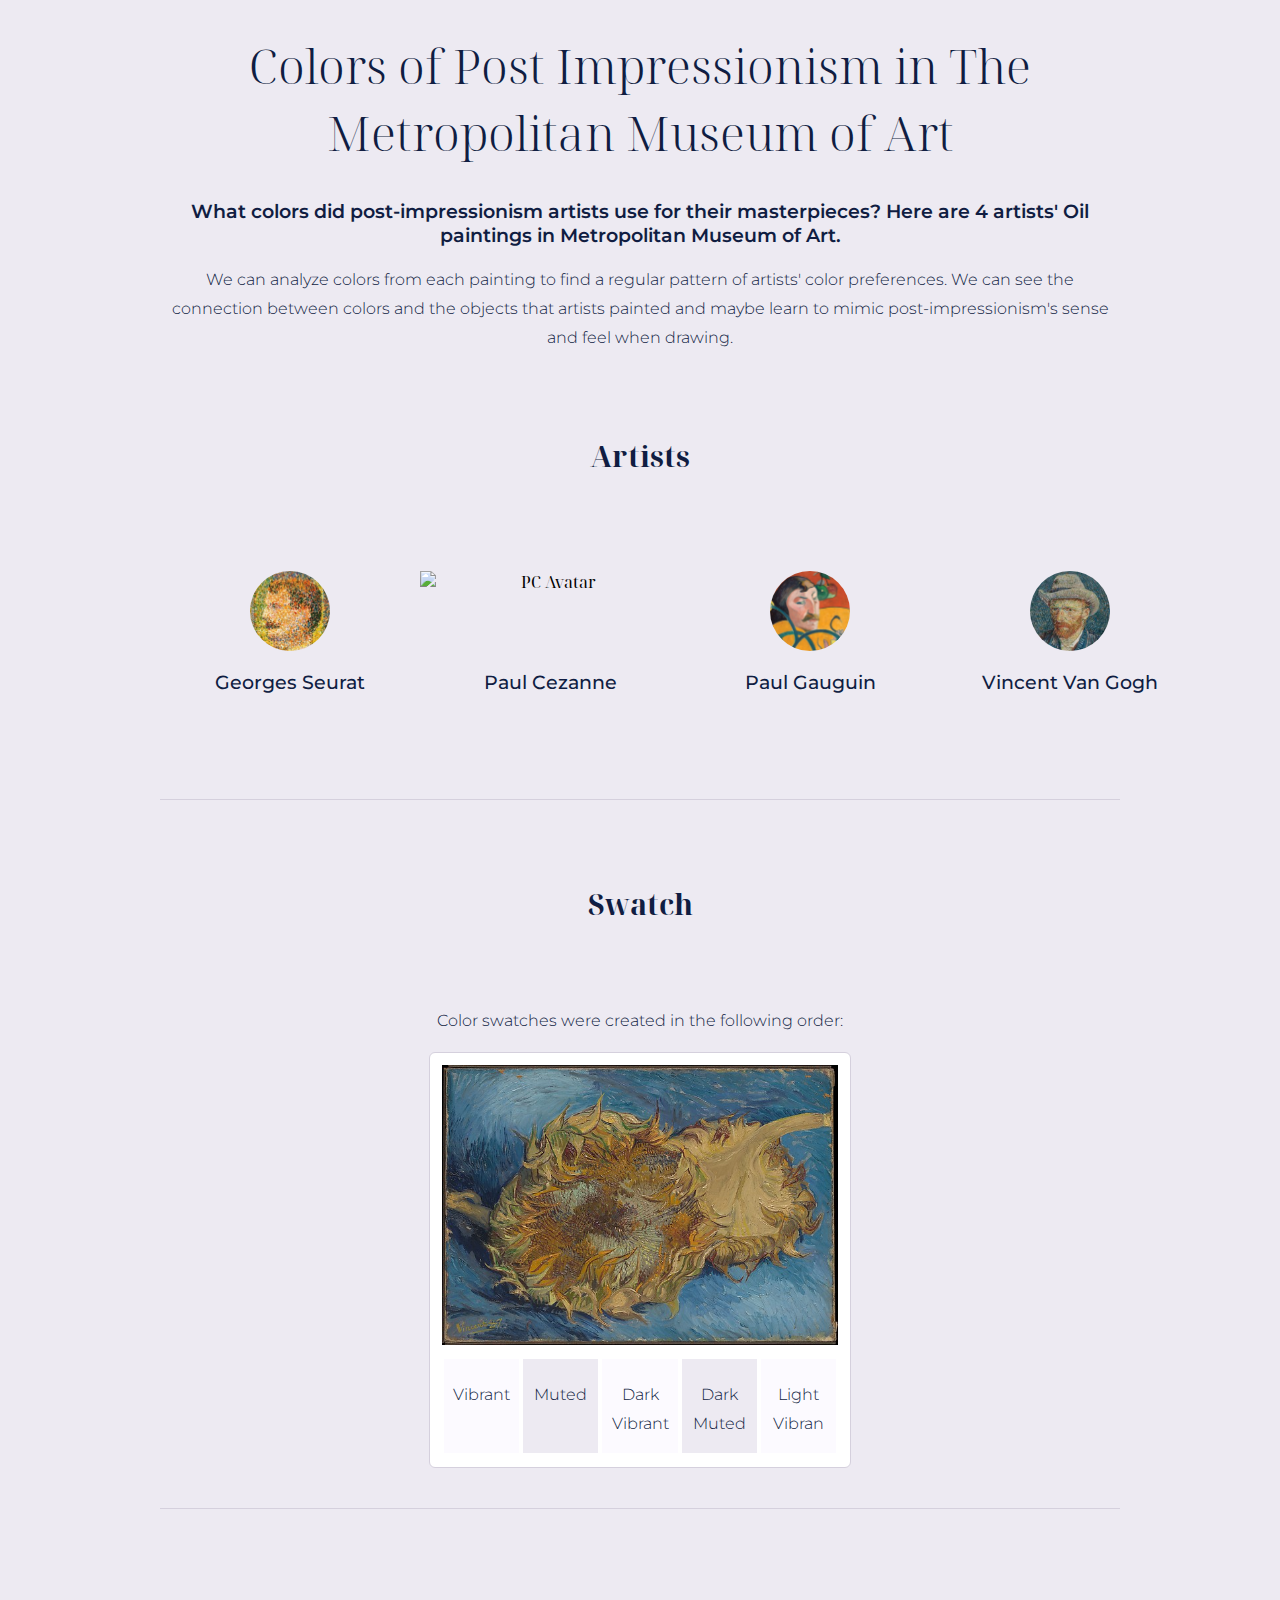
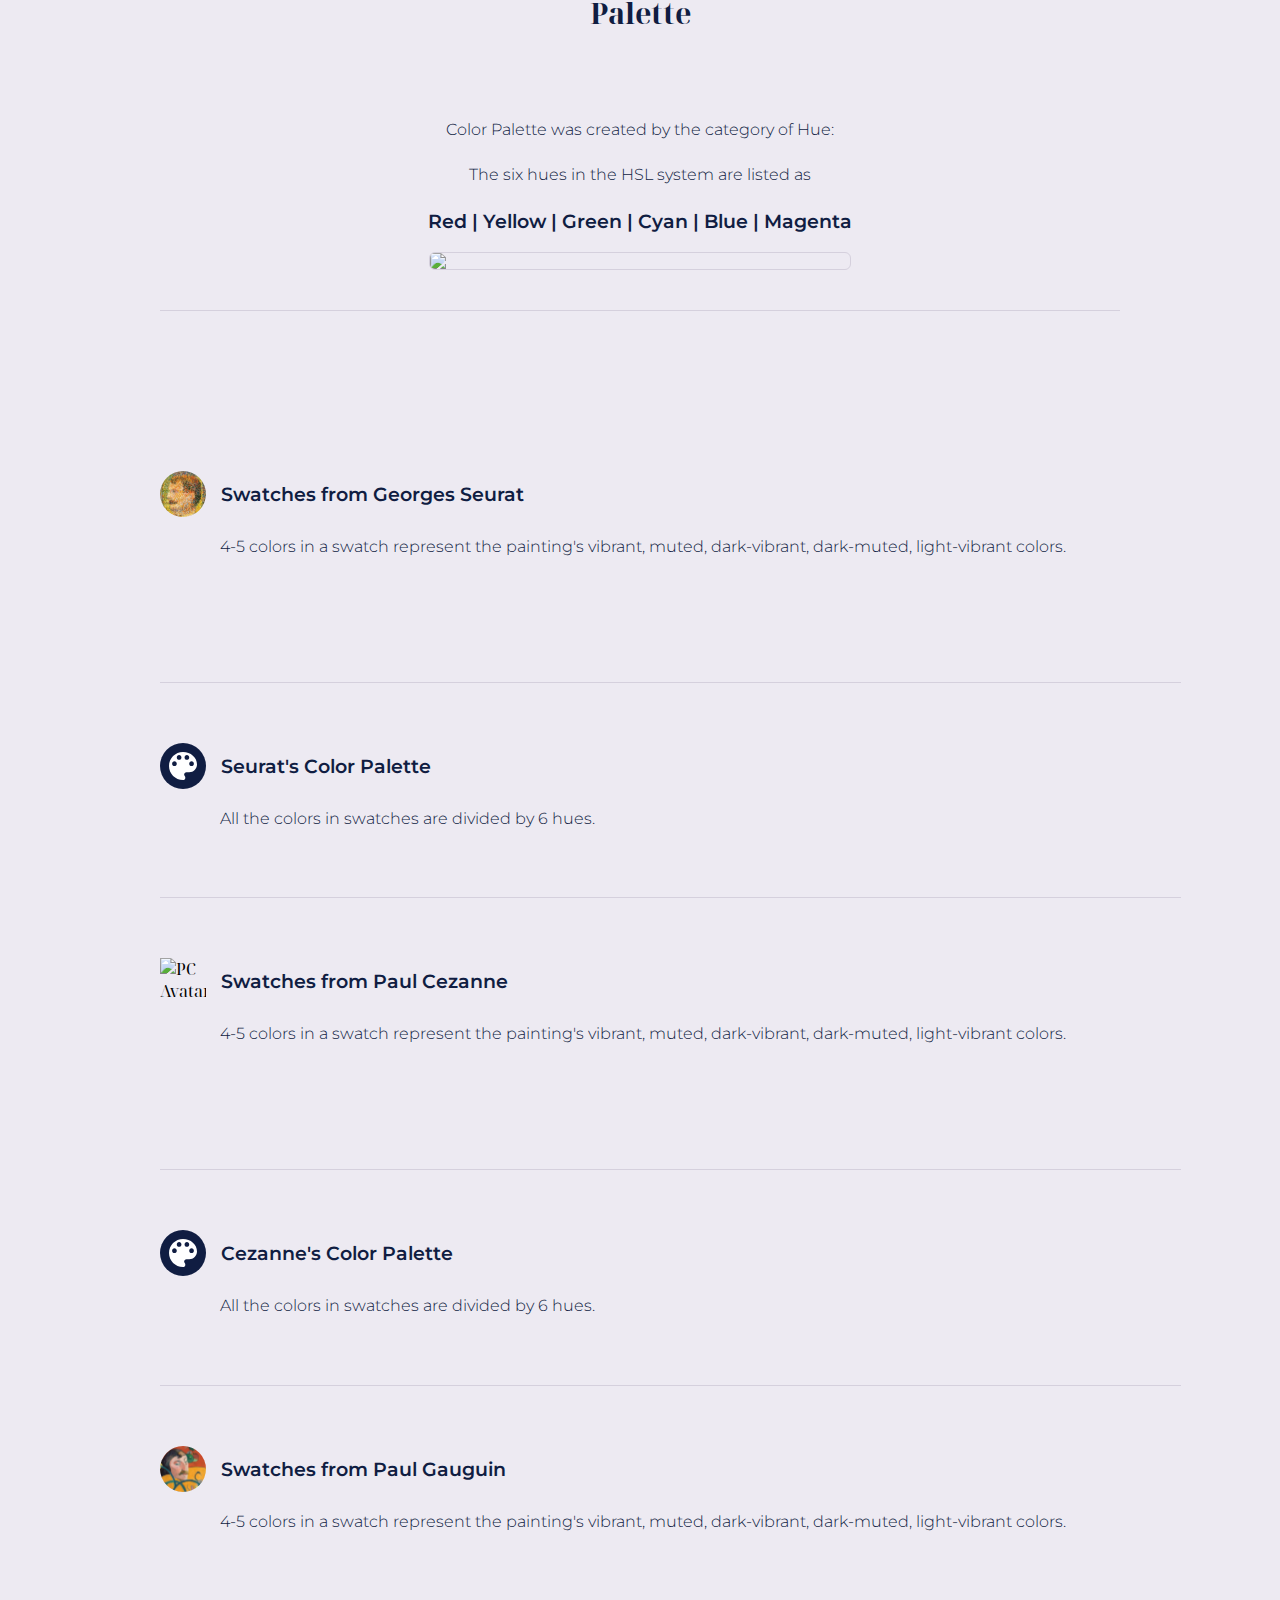
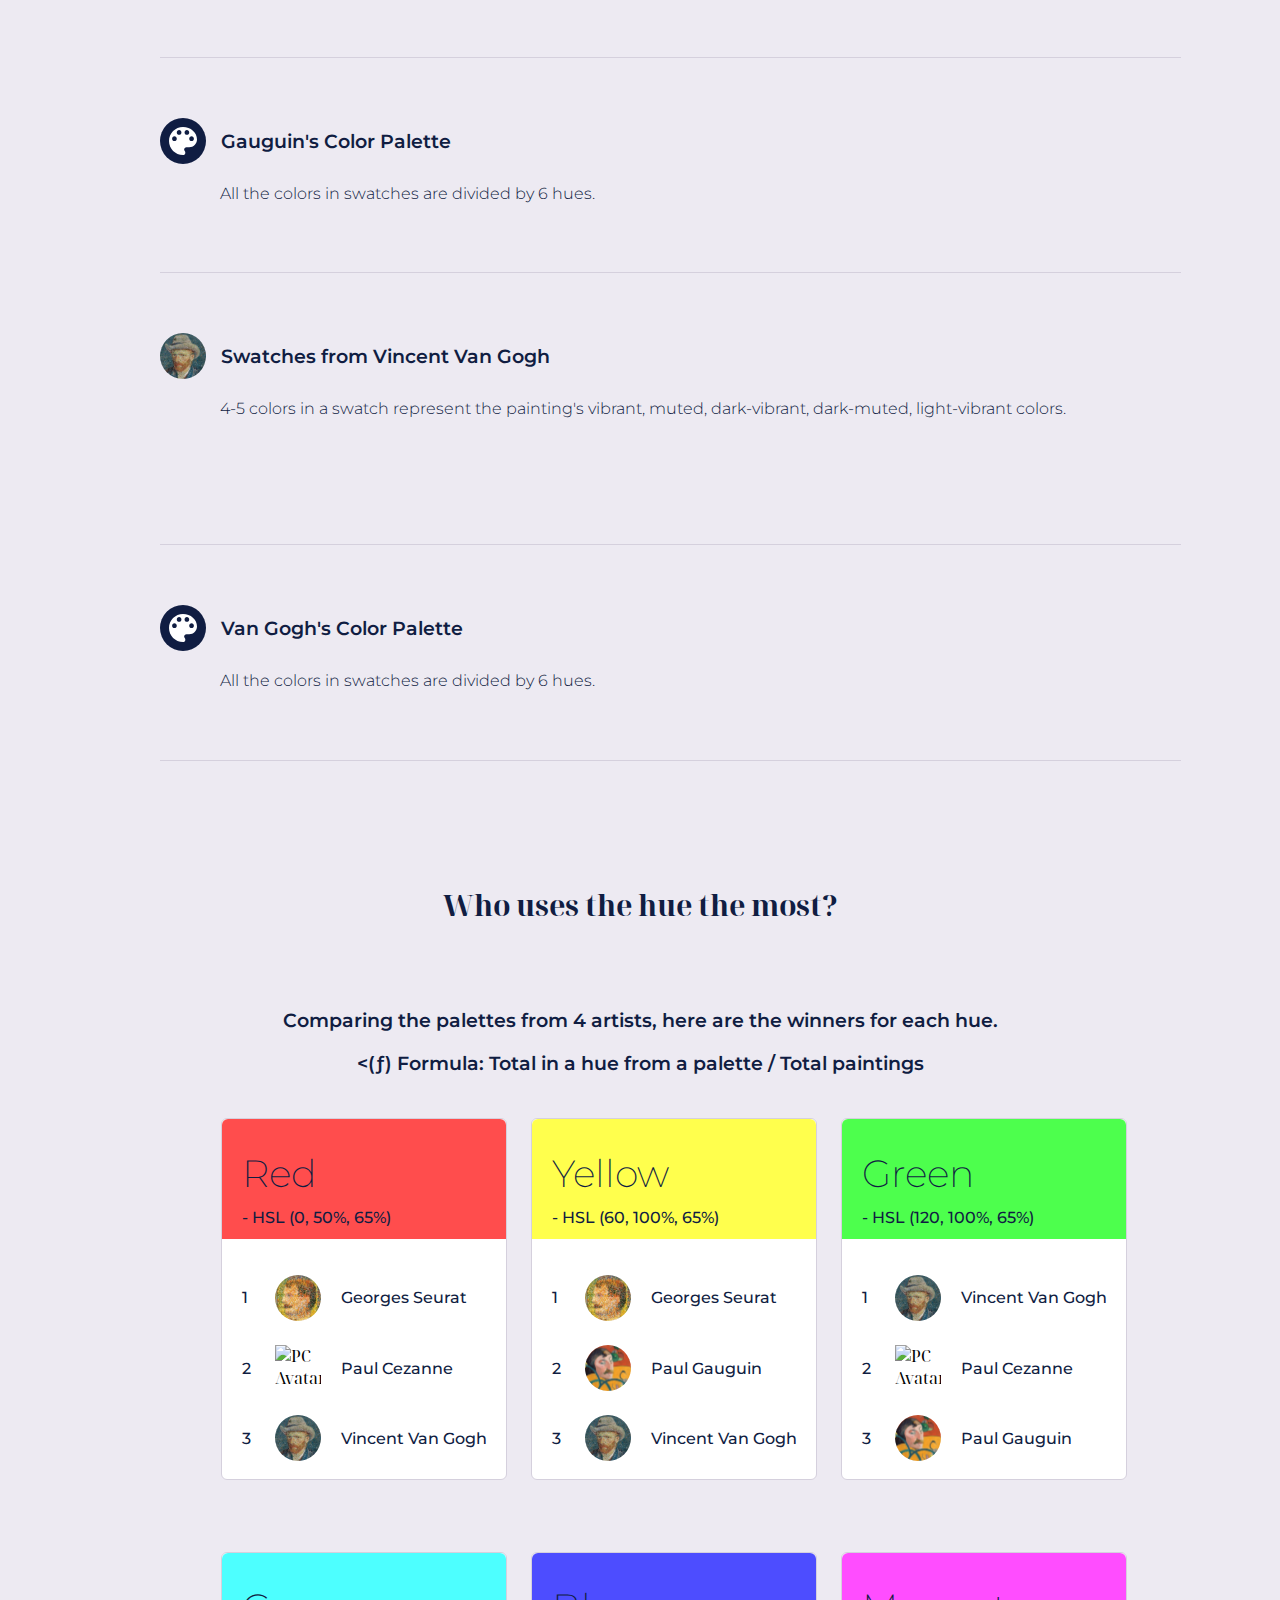
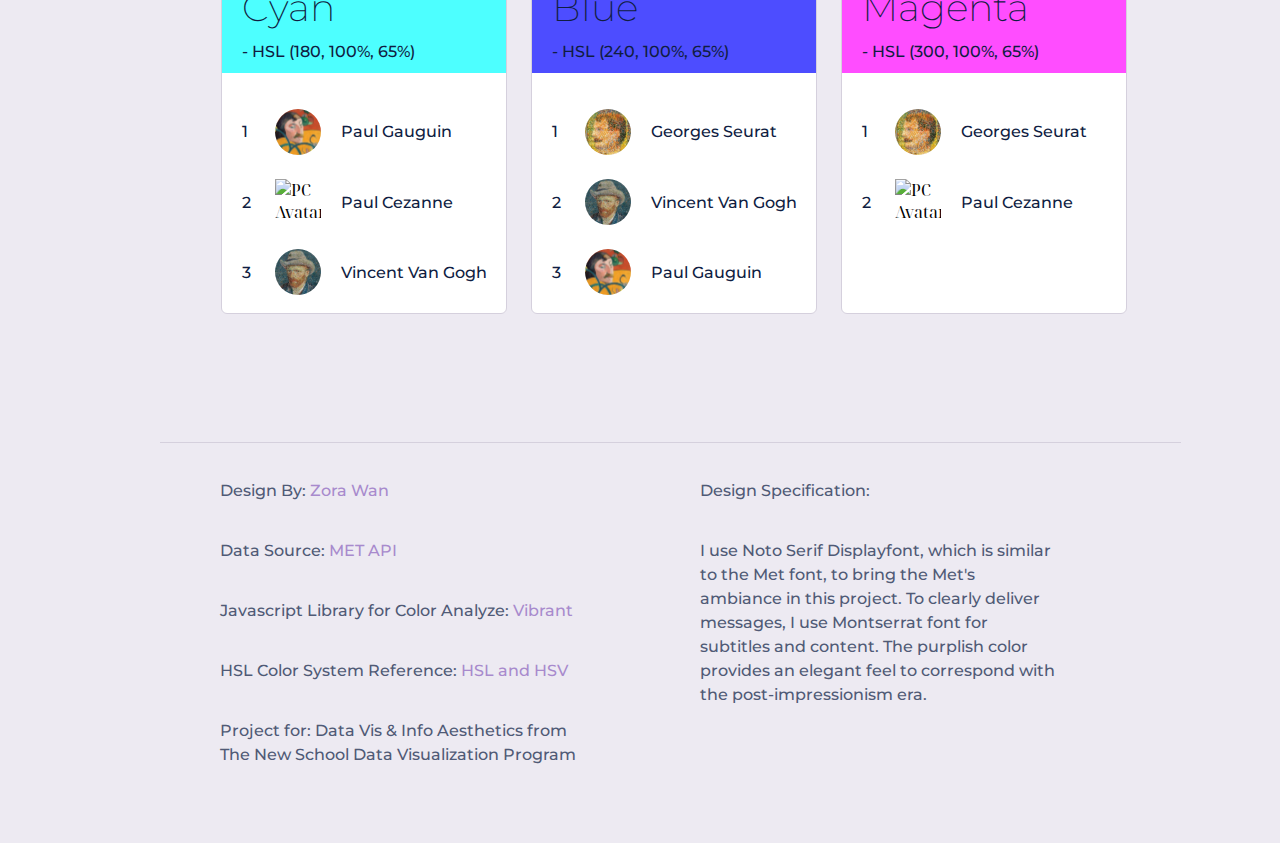
==== commit 90c1990b: "add wheel" ====
--- a/05_final/index.html
+++ b/05_final/index.html
@@ -53,7 +53,7 @@
             <p class="ColorIntro">Color Palette was created by the category of Hue:</p>
             <p class="ColorIntro">The six hues in the HSL system are listed as</p>
             <h3>Red | Yellow | Green | Cyan | Blue | Magenta</h3>
-            <p class="ColorIntro">The Palette section lists all the colors from swatches.</p>
+            <img id="wheel" src="https://miro.medium.com/max/1400/1*npeihc9KMFCfg44g_Rv3Wg.png">
         </div>
     </div>
     <div class="nameCard">
@@ -128,7 +128,7 @@
             
             <div class="imgRating">
                 <div class= "color" id="C1">
-                 <p class="HSL">Red</p> - HSL (0, 50%, 50%)   
+                 <p class="HSL">Red</p> - HSL (0, 50%, 65%)   
                 </div>
                 <div class="ratingCard">
                     <div class="ratingNum">
@@ -150,7 +150,7 @@
             </div>
             <div class="imgRating">
                 <div class= "color" id="C2">
-                 <p class="HSL">Yellow</p> - HSL (60, 50%, 50%)   
+                 <p class="HSL">Yellow</p> - HSL (60, 100%, 65%)   
                 </div>
                 <div class="ratingCard">
                     <div class="ratingNum">
@@ -172,7 +172,7 @@
             </div>
             <div class="imgRating">
                 <div class= "color" id="C3">
-                 <p class="HSL">Green</p> - HSL (120, 50%, 50%)   
+                 <p class="HSL">Green</p> - HSL (120, 100%, 65%)   
                 </div>
                 <div class="ratingCard">
                     <div class="ratingNum">
@@ -194,7 +194,7 @@
             </div>
             <div class="imgRating">
                 <div class= "color" id="C4">
-                 <p class="HSL">Cyan</p> - HSL (180, 50%, 50%)   
+                 <p class="HSL">Cyan</p> - HSL (180, 100%, 65%)   
                 </div>
                 <div class="ratingCard">
                     <div class="ratingNum">
@@ -216,7 +216,7 @@
             </div>
             <div class="imgRating">
                 <div class= "color" id="C5">
-                 <p class="HSL">Blue</p> - HSL (240, 50%, 50%)   
+                 <p class="HSL">Blue</p> - HSL (240, 100%, 65%)   
                 </div>
                 <div class="ratingCard">
                     <div class="ratingNum">
@@ -238,7 +238,7 @@
             </div>
             <div class="imgRating">
                 <div class= "color" id="C6">
-                 <p class="HSL">Magenta</p> - HSL (300, 50%, 50%)   
+                 <p class="HSL">Magenta</p> - HSL (300, 100%, 65%)   
                 </div>
                 <div class="ratingCard">
                     <div class="ratingNum">
--- a/05_final/styles.css
+++ b/05_final/styles.css
@@ -195,29 +195,29 @@
     border-radius:6px 6px 0px 0px;
     font-family:'Montserrat', sans-serif;
     font-size:1em;
-    font-weight:400;
-    color:#fff;
+    font-weight:500;
+    color:#101d42;
     padding:20px;
     position:inherit;
     margin-bottom:24px;
 }
 #C1{
-    background-color:#BF4040;
+    background-color:#FF4D4D;
 }
 #C2{
-    background-color:#BFBF40;
+    background-color:#FFFF4D;
 }
 #C3{
-    background-color:#40BF40;
+    background-color:#4DFF4D;
 }
 #C4{
-    background-color:#40BFBF;
+    background-color:#4DFFFF;
 }
 #C5{
-    background-color:#4040BF;
+    background-color:#4D4DFF;
 }
 #C6{
-    background-color:#BF40BF;
+    background-color:#FF4DFF;
 }
 .ratingCard{
     display:flex;
@@ -249,8 +249,8 @@
 .HSL{
     font-family:'Montserrat', sans-serif;
     font-size:2.4em;
-    font-weight:100;
-    color:#fff;
+    font-weight:200;
+    color:#101d42;
     margin:0px;
 }
 h4{
@@ -312,4 +312,10 @@
 }
 .rectA{
     background-Color:#FCFAFF;
+}
+#wheel{
+    padding-top:0px;
+    border: 1px solid #D5D0DD;
+    border-radius:6px;
+    width:420px;
 }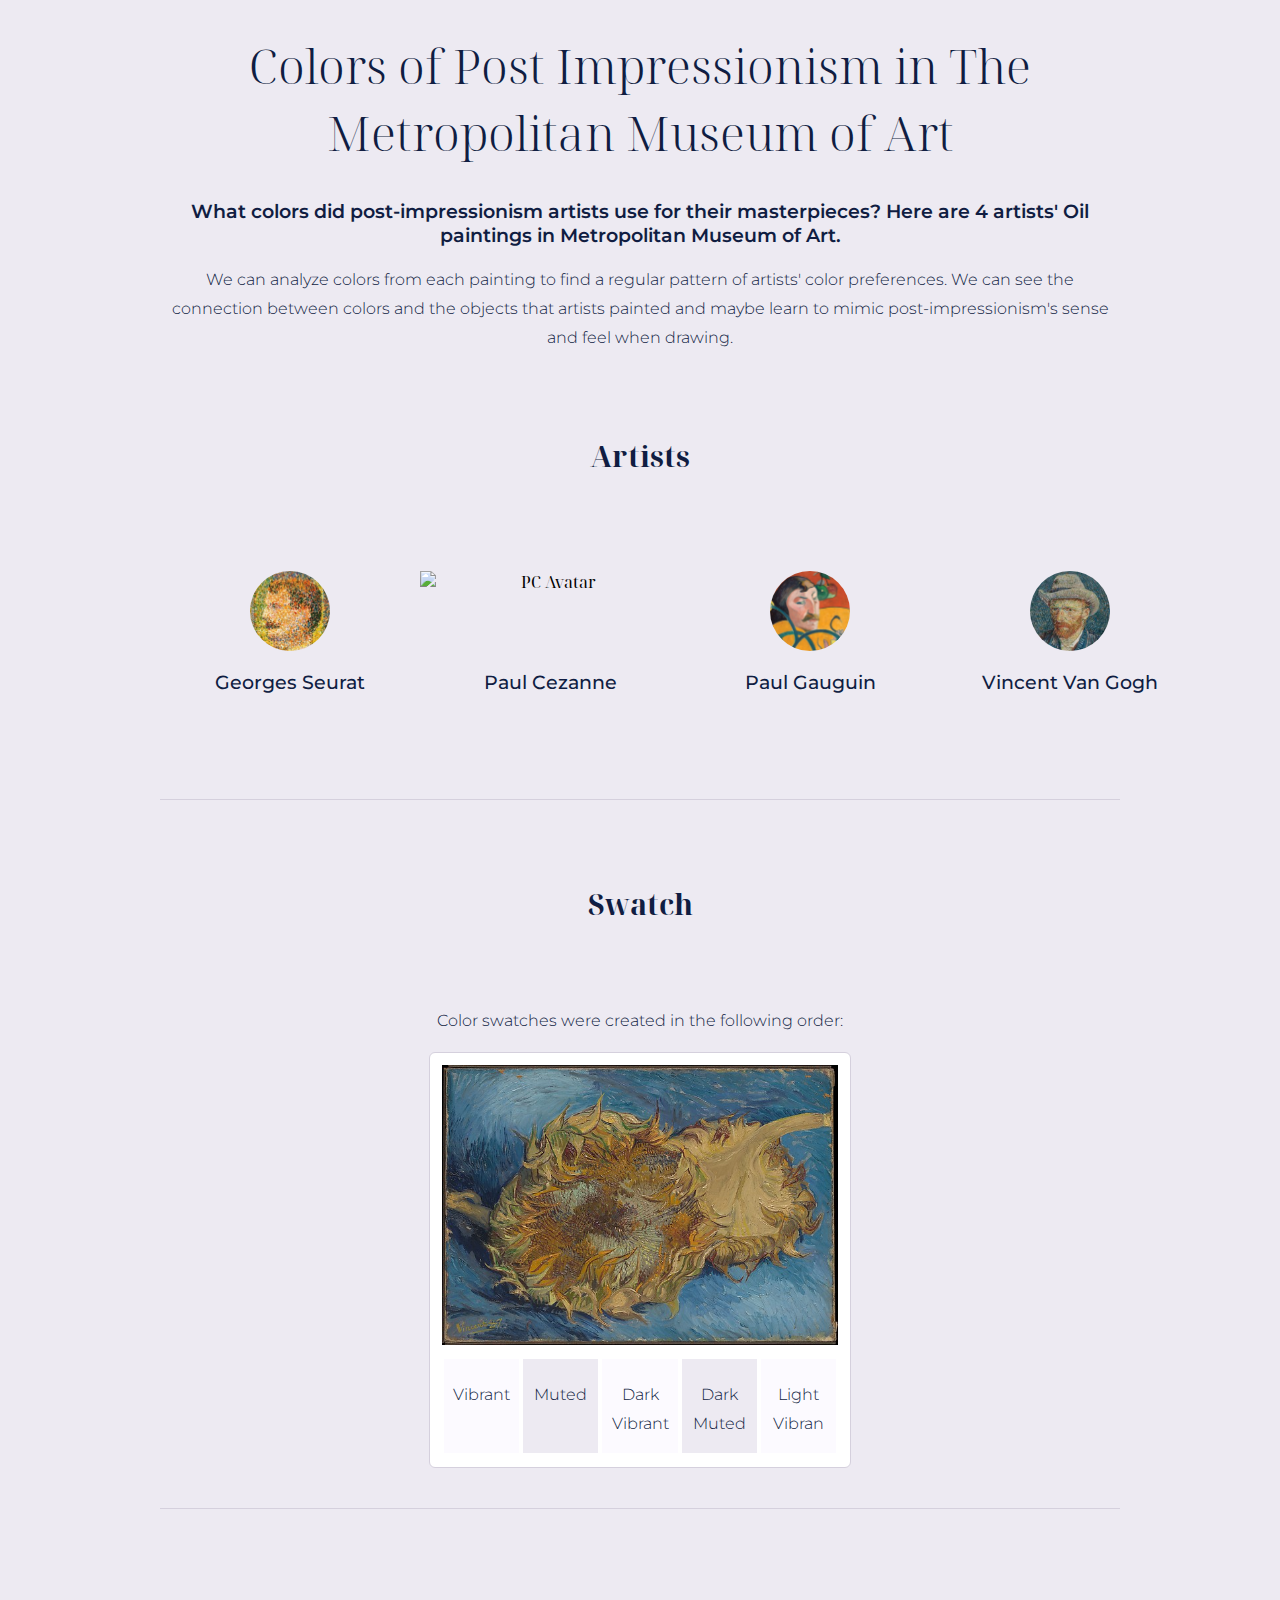
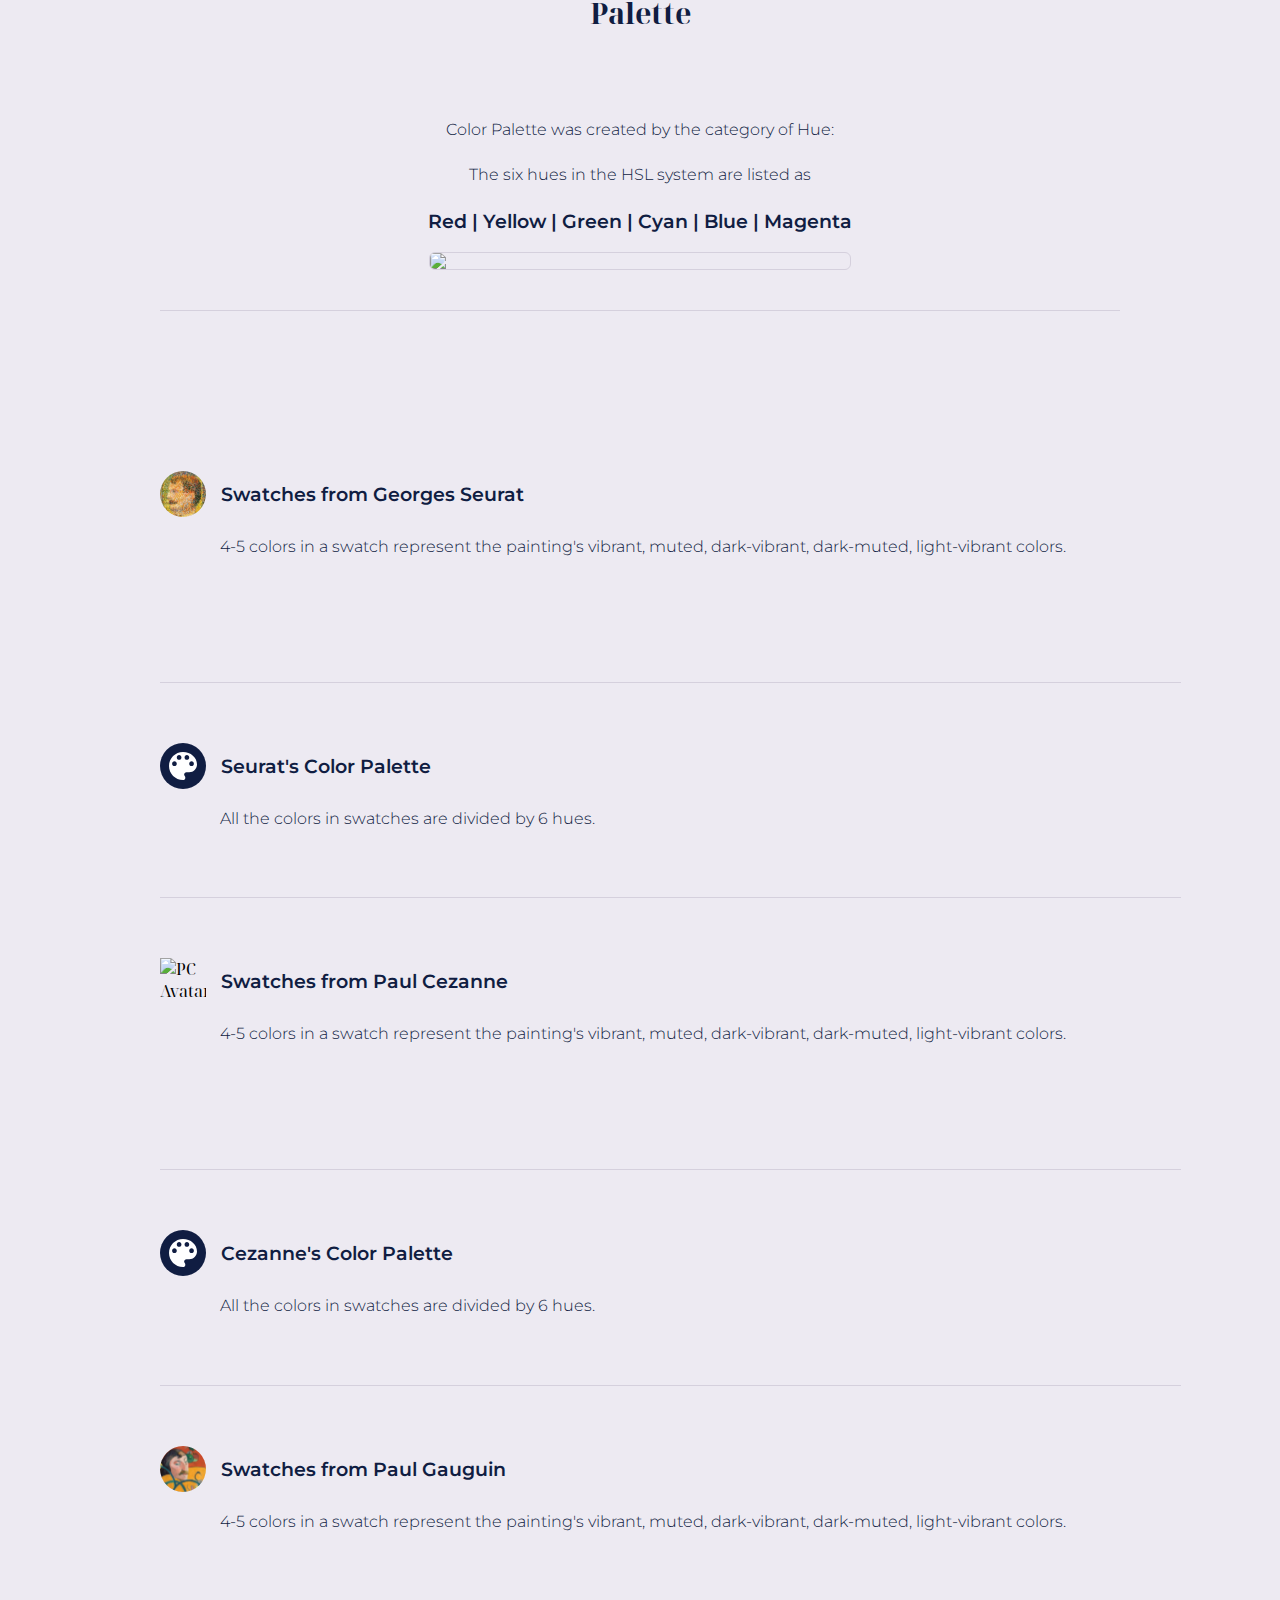
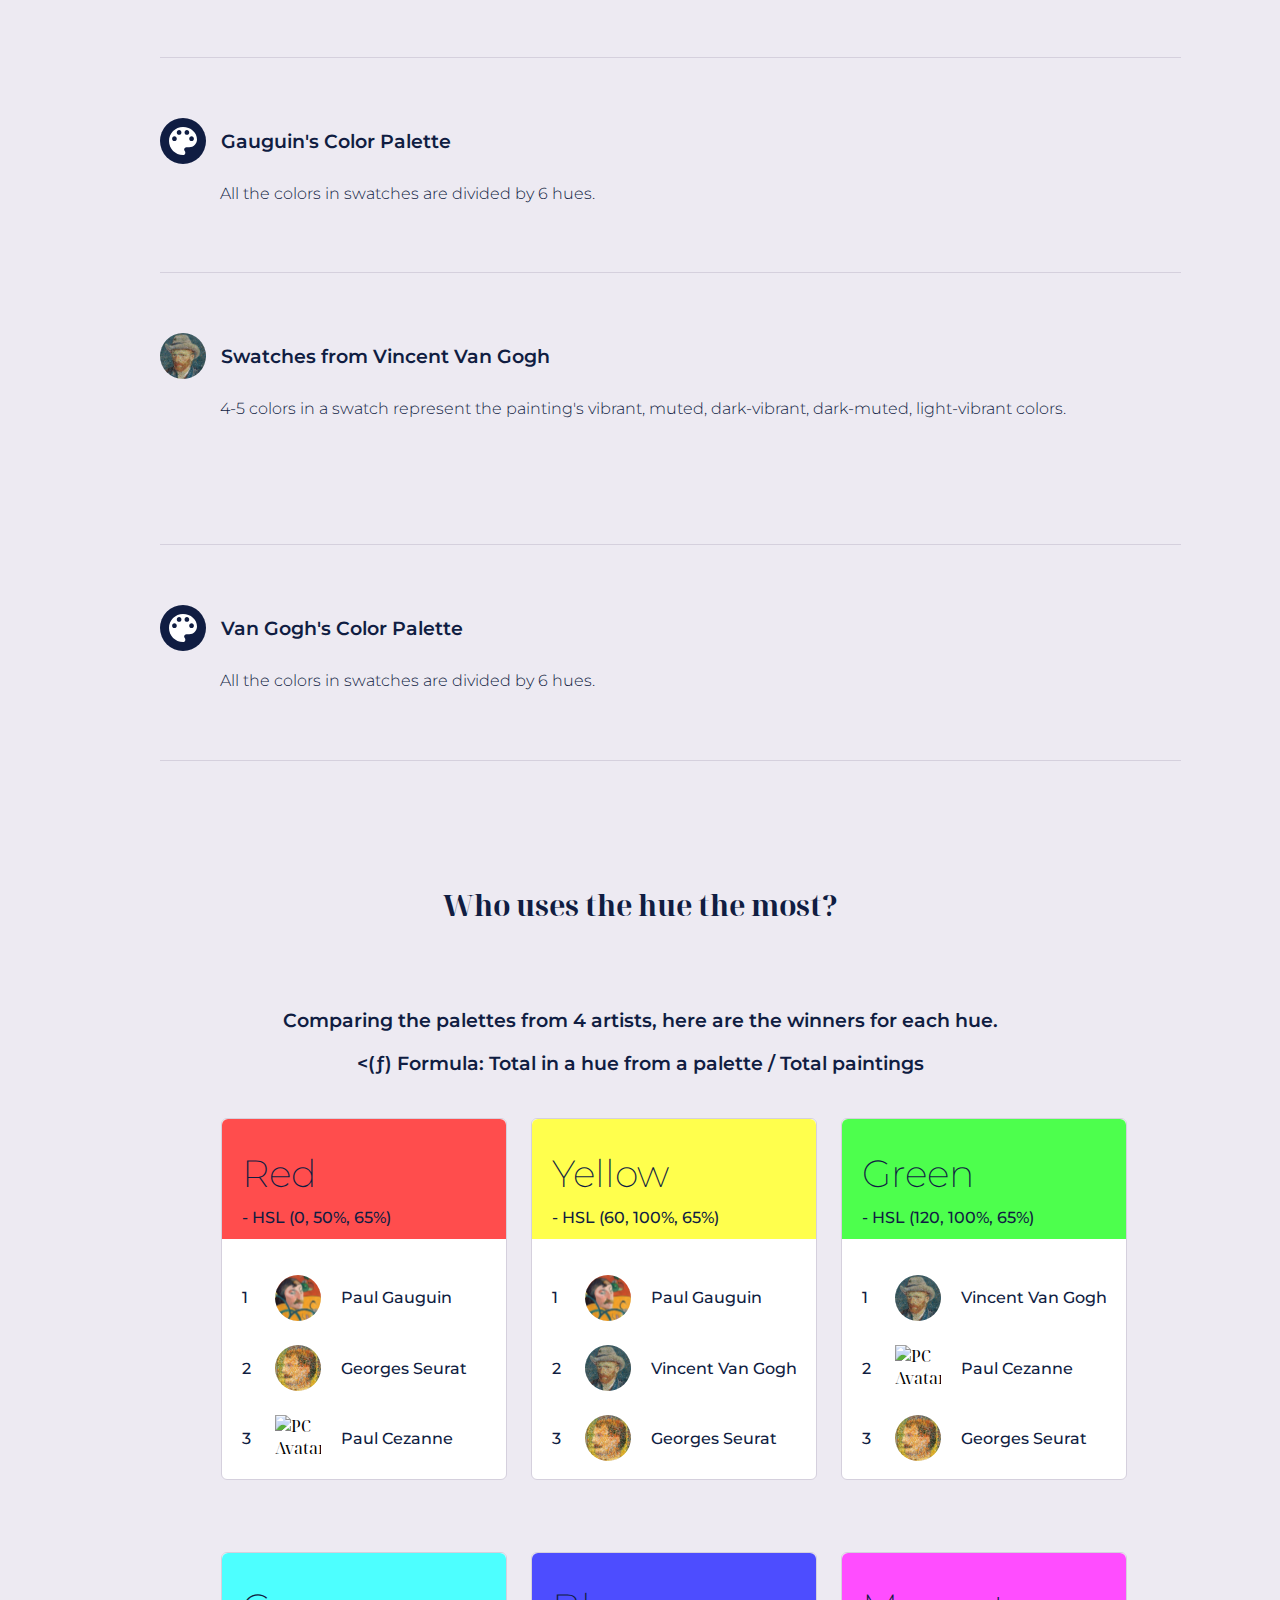
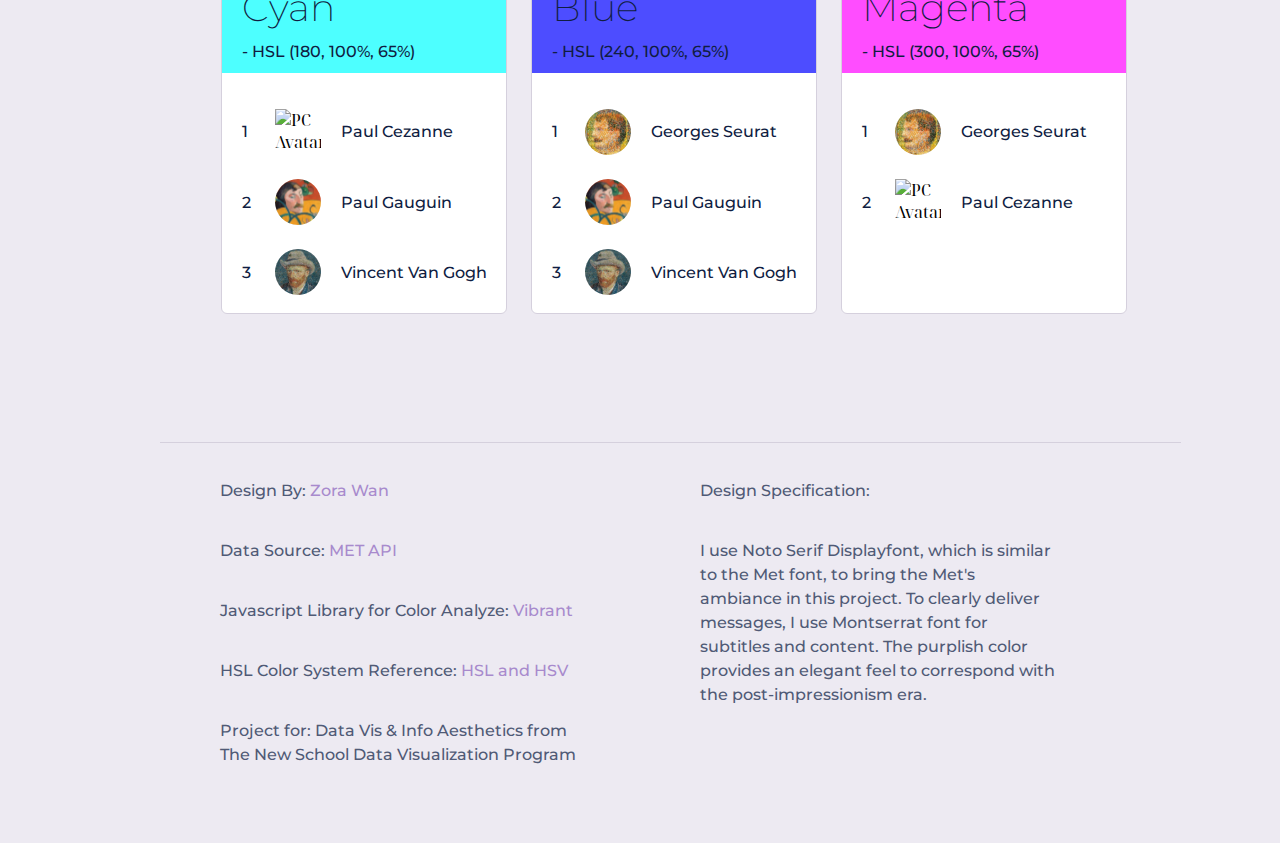
==== commit 95ccda60: "update rating" ====
--- a/05_final/index.html
+++ b/05_final/index.html
@@ -137,14 +137,14 @@
                         3<br>
                     </div>
                     <div class="ratingImg">
-                        <img class="ratingAvatar" src="./access/GS_Avata.svg" alt="GS Avatar" width="46" height="46">
-                        <img class="ratingAvatar" src="./access/PC_Avata.svg" alt="PC Avatar" width="46" height="46">
-                        <img class="ratingAvatar" src="./access/VG_Avata.svg" alt="VG Avatar" width="46" height="46">
-                    </div>
-                    <div class="ratingName">
-                        Georges Seurat<br>
-                        Paul Cezanne<br>
-                        Vincent Van Gogh<br>
+                        <img class="ratingAvatar" src="./access/PG_Avata.svg" alt="PG Avatar" width="46" height="46">
+                        <img class="ratingAvatar" src="./access/GS_Avata.svg" alt="GS Avatar" width="46" height="46">
+                        <img class="ratingAvatar" src="./access/PC_Avata.svg" alt="PC Avatar" width="46" height="46">
+                    </div>
+                    <div class="ratingName">
+                        Paul Gauguin<br>
+                        Georges Seurat<br>
+                        Paul Cezanne<br>
                     </div>
                 </div>
             </div>
@@ -159,14 +159,14 @@
                         3<br>
                     </div>
                     <div class="ratingImg">
-                        <img class="ratingAvatar" src="./access/GS_Avata.svg" alt="GS Avatar" width="46" height="46">
-                        <img class="ratingAvatar" src="./access/PG_Avata.svg" alt="PG Avatar" width="46" height="46">
-                        <img class="ratingAvatar" src="./access/VG_Avata.svg" alt="VG Avatar" width="46" height="46">
-                    </div>
-                    <div class="ratingName">
-                        Georges Seurat<br>
-                        Paul Gauguin<br>
-                        Vincent Van Gogh<br>
+                        <img class="ratingAvatar" src="./access/PG_Avata.svg" alt="PG Avatar" width="46" height="46">
+                        <img class="ratingAvatar" src="./access/VG_Avata.svg" alt="VG Avatar" width="46" height="46">
+                        <img class="ratingAvatar" src="./access/GS_Avata.svg" alt="GS Avatar" width="46" height="46">
+                    </div>
+                    <div class="ratingName">
+                        Paul Gauguin<br>
+                        Vincent Van Gogh<br>
+                        Georges Seurat<br>
                     </div>
                 </div>
             </div>
@@ -183,12 +183,12 @@
                     <div class="ratingImg">
                         <img class="ratingAvatar" src="./access/VG_Avata.svg" alt="VG Avatar" width="46" height="46">
                         <img class="ratingAvatar" src="./access/PC_Avata.svg" alt="PC Avatar" width="46" height="46">
-                        <img class="ratingAvatar" src="./access/PG_Avata.svg" alt="PG Avatar" width="46" height="46">
-                    </div>
-                    <div class="ratingName">
-                        Vincent Van Gogh<br>
-                        Paul Cezanne<br>
-                        Paul Gauguin<br>
+                        <img class="ratingAvatar" src="./access/GS_Avata.svg" alt="GS Avatar" width="46" height="46">
+                    </div>
+                    <div class="ratingName">
+                        Vincent Van Gogh<br>
+                        Paul Cezanne<br>
+                        Georges Seurat<br>
                     </div>
                 </div>
             </div>
@@ -203,13 +203,13 @@
                         3<br>
                     </div>
                     <div class="ratingImg">
-                        <img class="ratingAvatar" src="./access/PG_Avata.svg" alt="PG Avatar" width="46" height="46">
-                        <img class="ratingAvatar" src="./access/PC_Avata.svg" alt="PC Avatar" width="46" height="46">
-                        <img class="ratingAvatar" src="./access/VG_Avata.svg" alt="VG Avatar" width="46" height="46">
-                    </div>
-                    <div class="ratingName">
-                        Paul Gauguin<br>
-                        Paul Cezanne<br>
+                        <img class="ratingAvatar" src="./access/PC_Avata.svg" alt="PC Avatar" width="46" height="46">
+                        <img class="ratingAvatar" src="./access/PG_Avata.svg" alt="PG Avatar" width="46" height="46">
+                        <img class="ratingAvatar" src="./access/VG_Avata.svg" alt="VG Avatar" width="46" height="46">
+                    </div>
+                    <div class="ratingName">
+                        Paul Cezanne<br>
+                        Paul Gauguin<br>
                         Vincent Van Gogh<br>
                     </div>
                 </div>
@@ -226,13 +226,13 @@
                     </div>
                     <div class="ratingImg">
                         <img class="ratingAvatar" src="./access/GS_Avata.svg" alt="GS Avatar" width="46" height="46">
-                        <img class="ratingAvatar" src="./access/VG_Avata.svg" alt="VG Avatar" width="46" height="46">
-                        <img class="ratingAvatar" src="./access/PG_Avata.svg" alt="PG Avatar" width="46" height="46">
-                    </div>
-                    <div class="ratingName">
-                        Georges Seurat<br>
-                        Vincent Van Gogh<br>
-                        Paul Gauguin<br>
+                        <img class="ratingAvatar" src="./access/PG_Avata.svg" alt="PG Avatar" width="46" height="46">
+                        <img class="ratingAvatar" src="./access/VG_Avata.svg" alt="VG Avatar" width="46" height="46">
+                    </div>
+                    <div class="ratingName">
+                        Georges Seurat<br>
+                        Paul Gauguin<br>
+                        Vincent Van Gogh<br>
                     </div>
                 </div>
             </div>
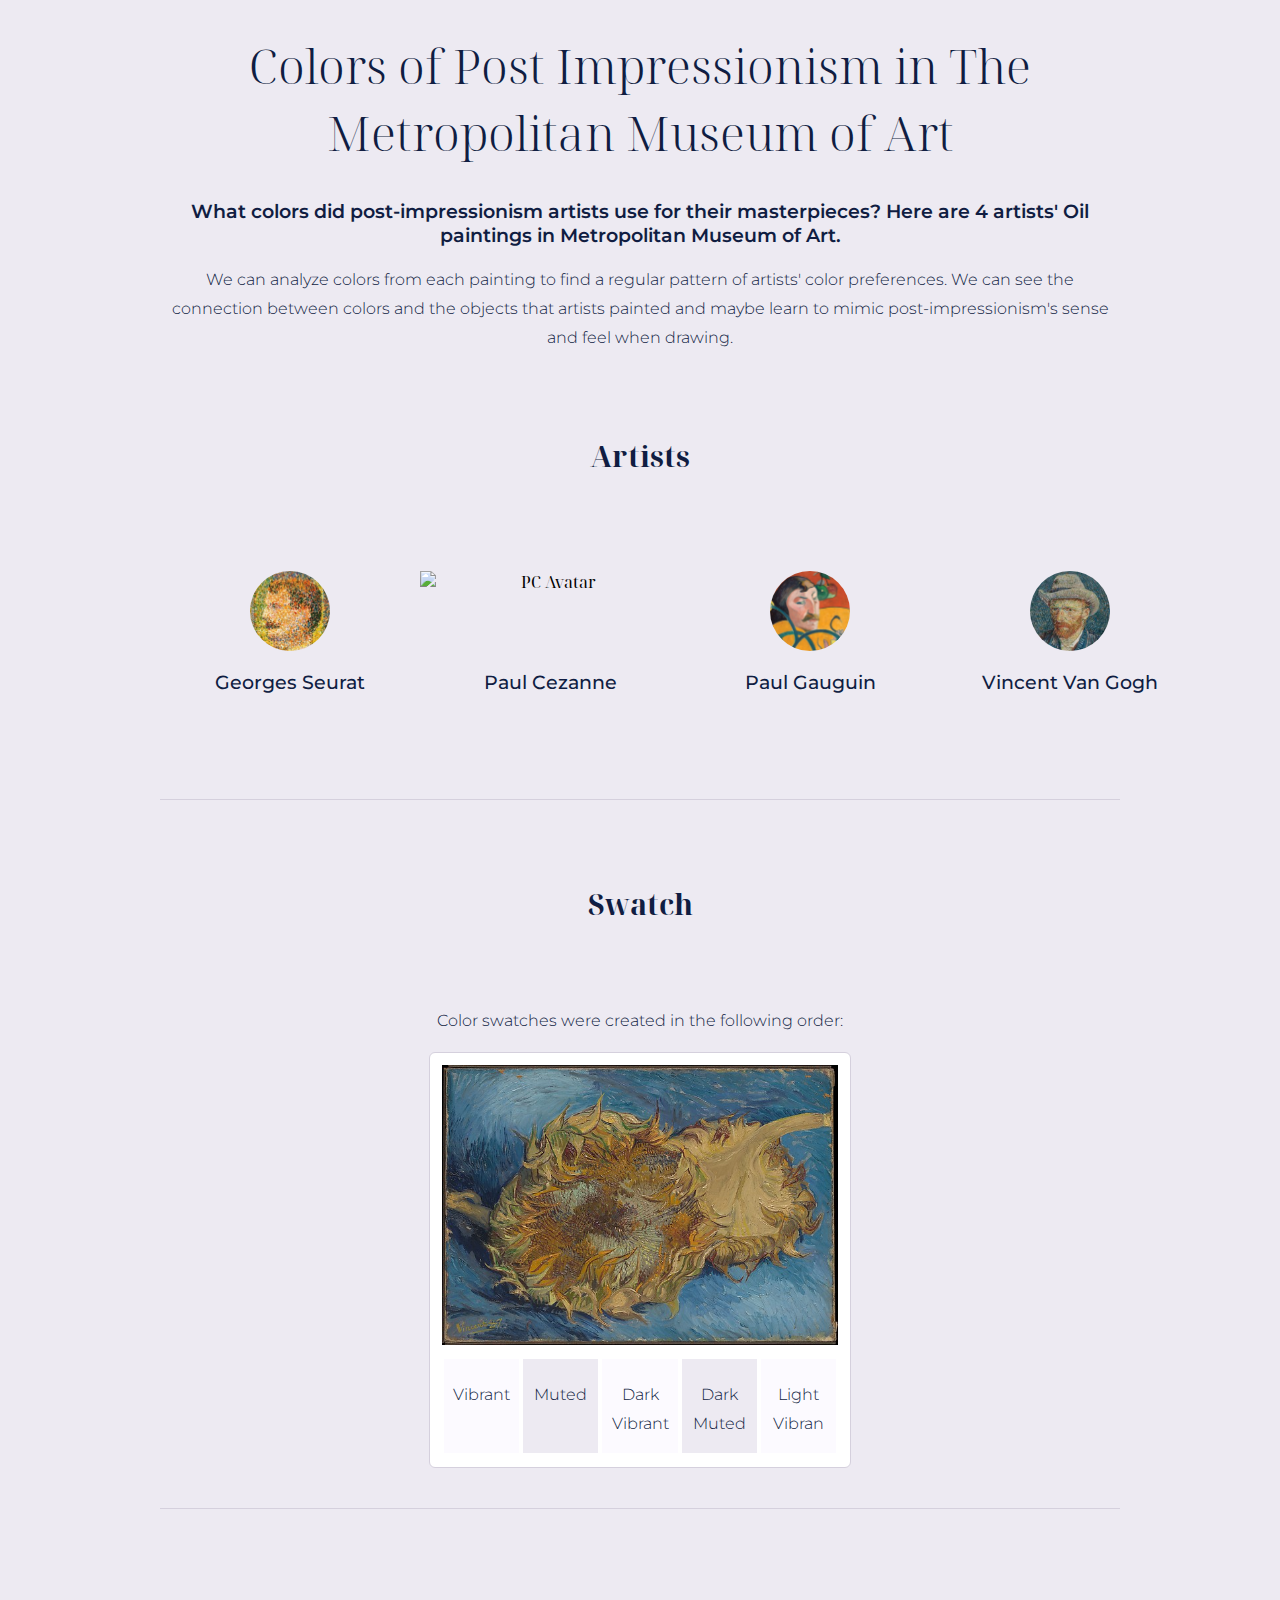
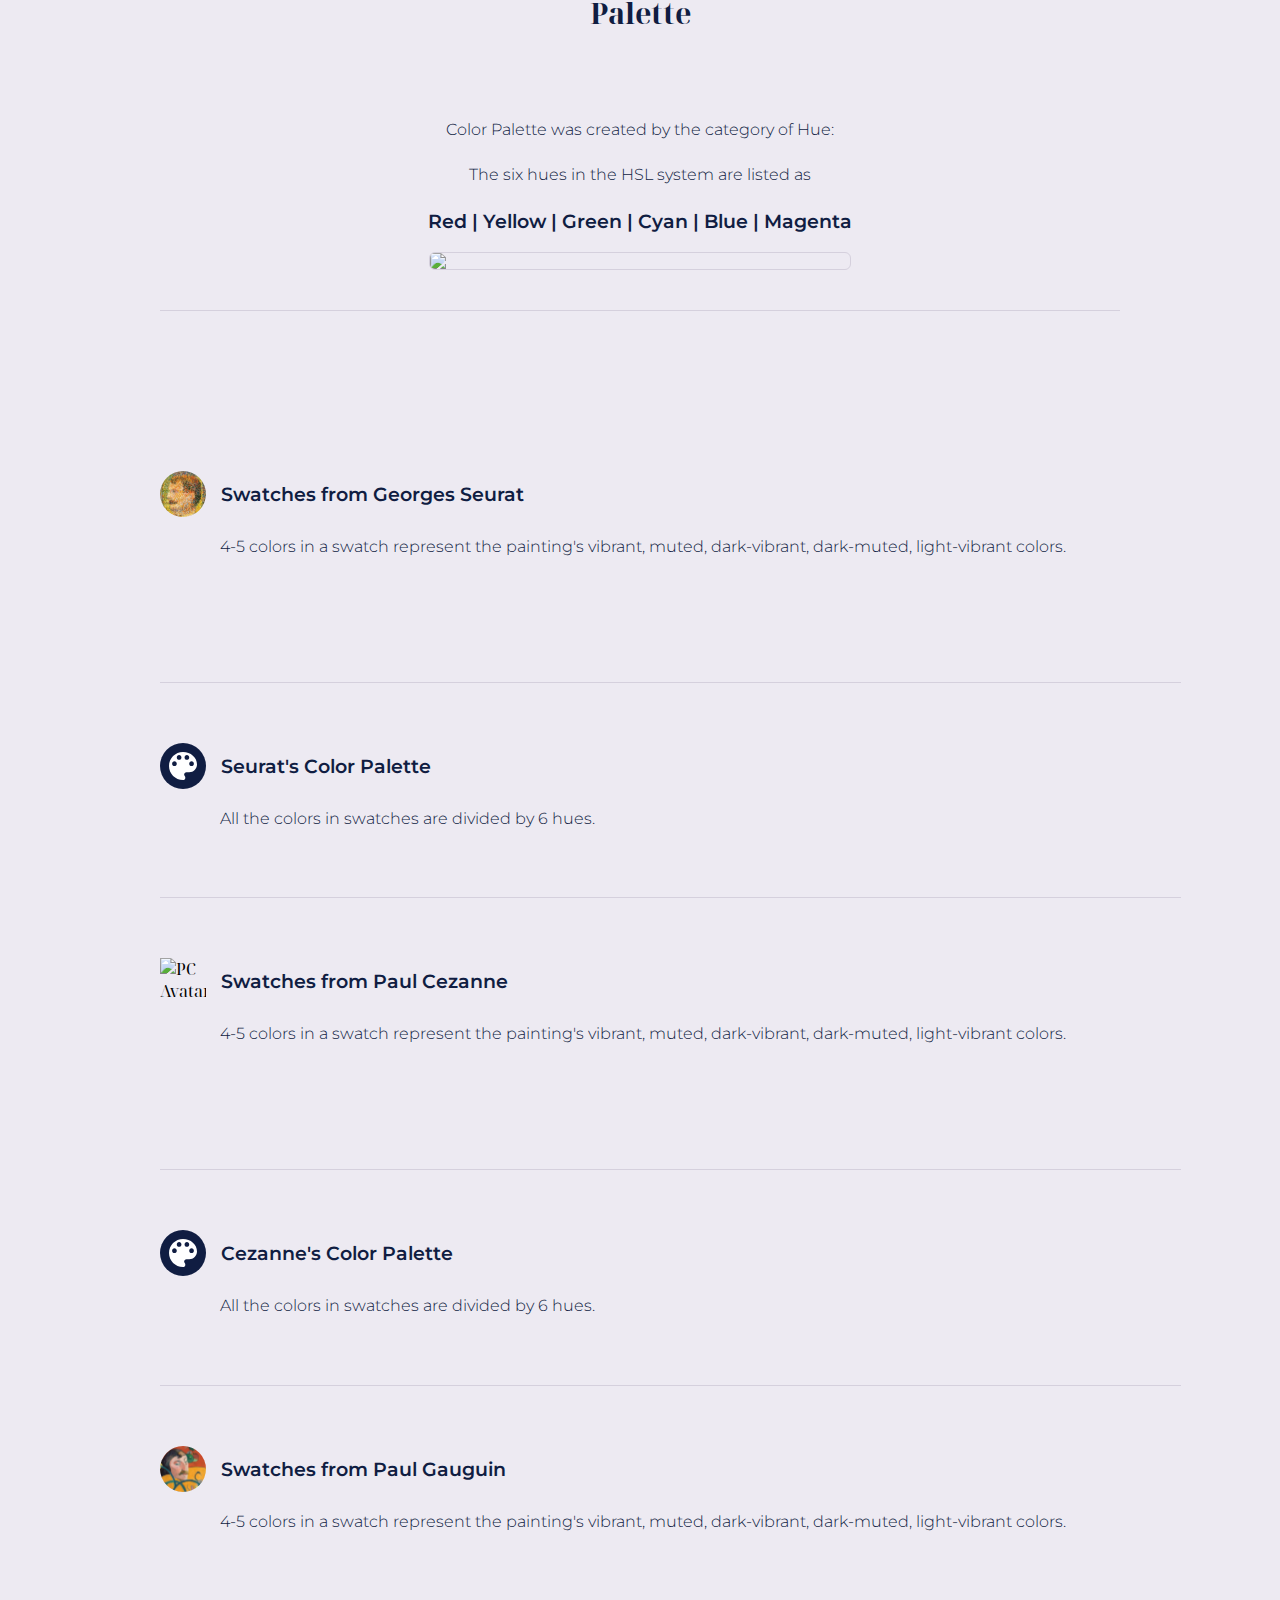
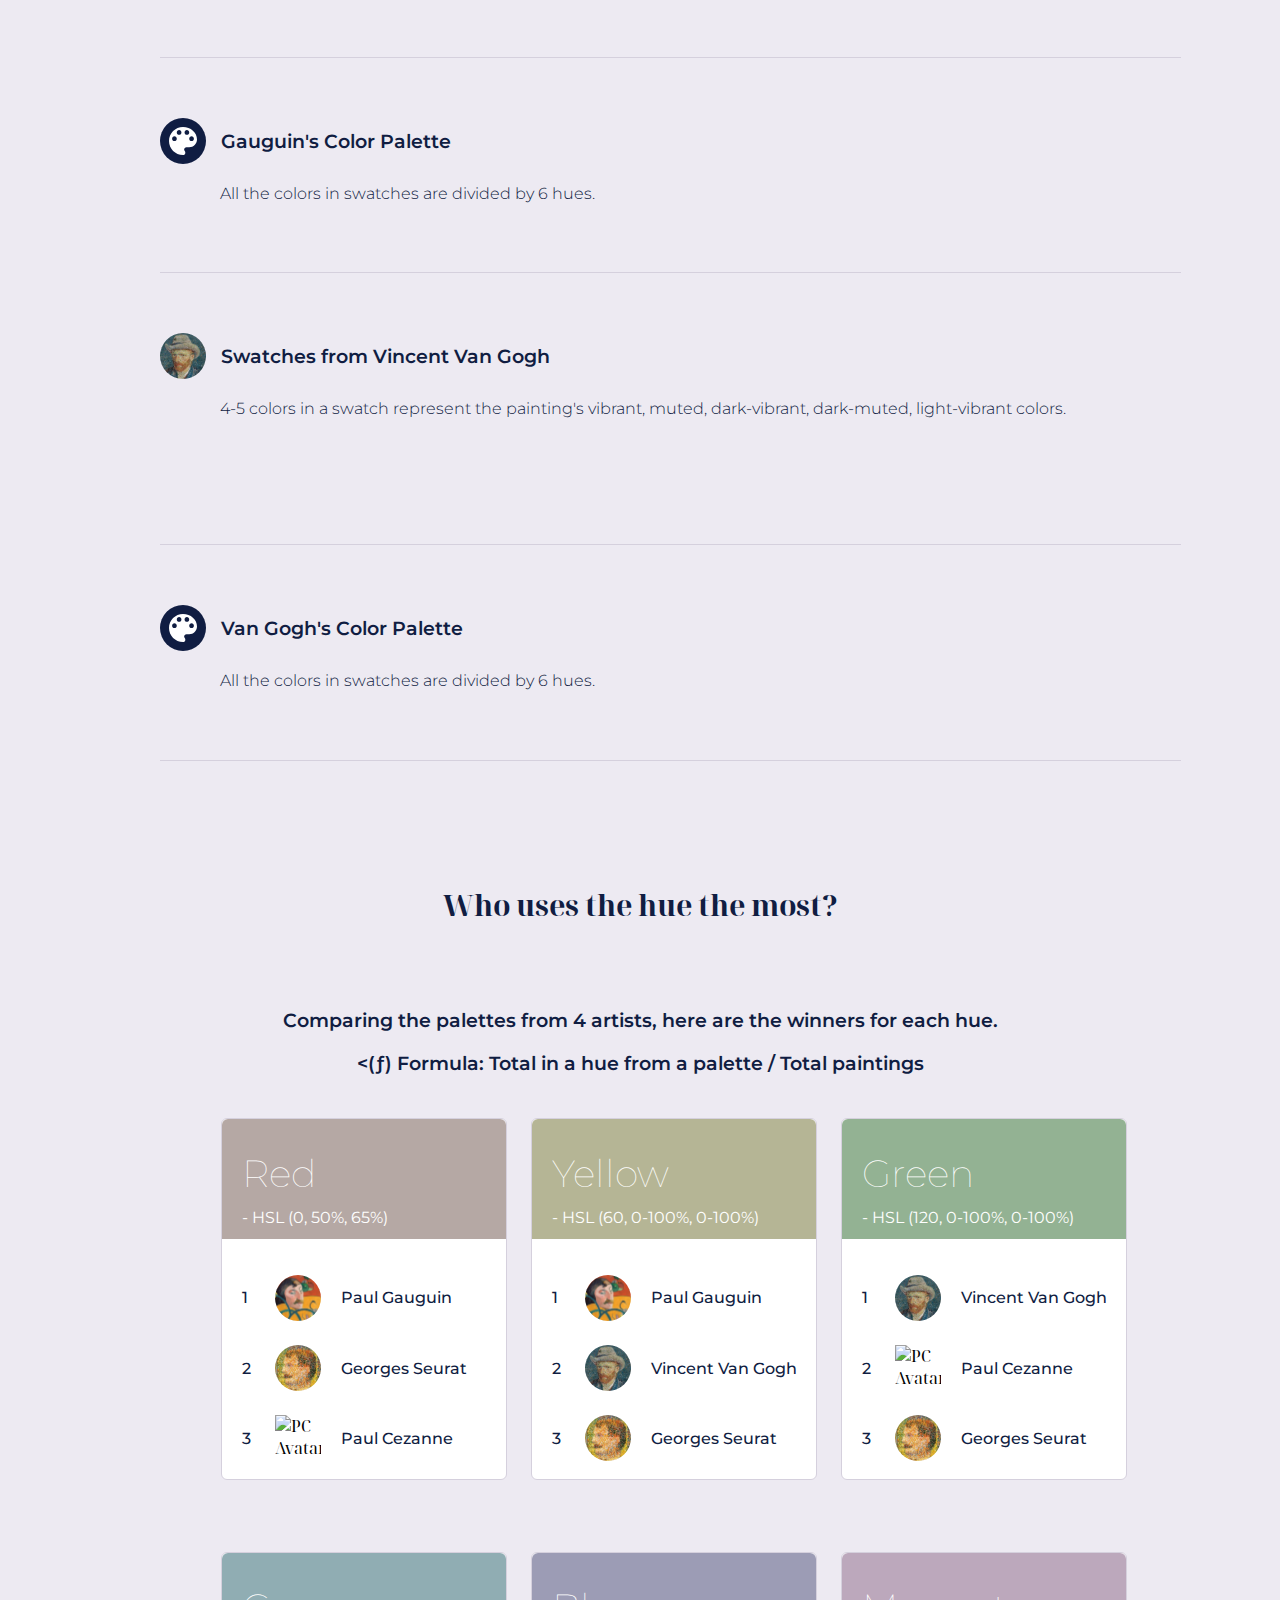
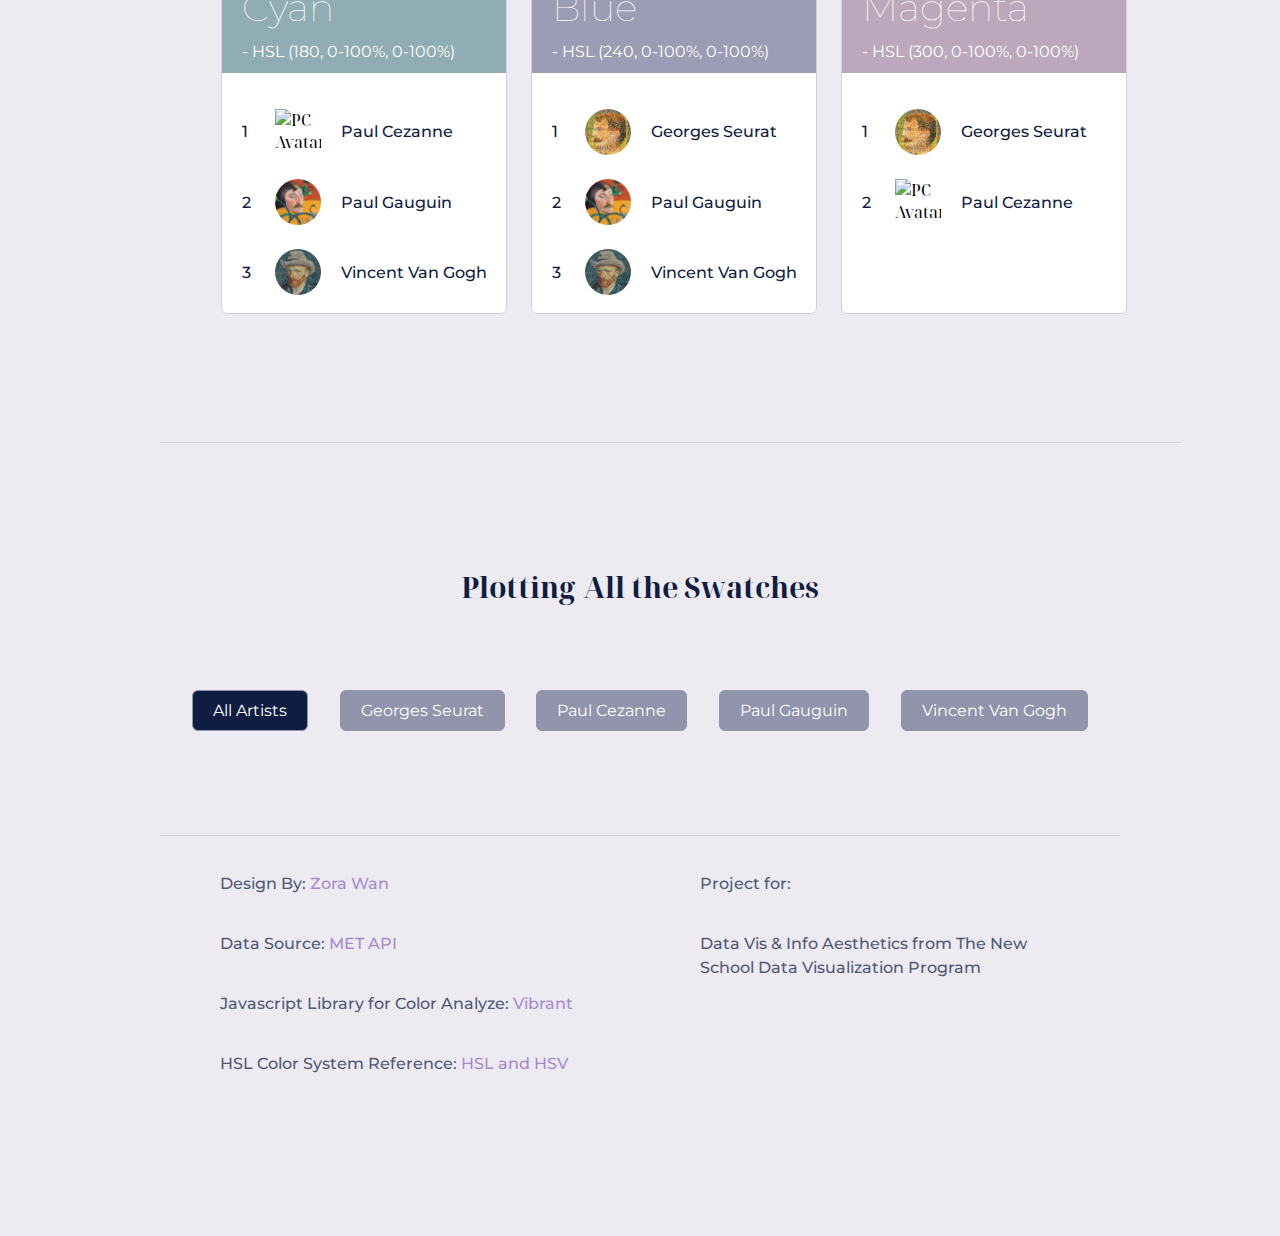
==== commit dacfa5d0: "add plot" ====
--- a/05_final/index.html
+++ b/05_final/index.html
@@ -150,7 +150,7 @@
             </div>
             <div class="imgRating">
                 <div class= "color" id="C2">
-                 <p class="HSL">Yellow</p> - HSL (60, 100%, 65%)   
+                 <p class="HSL">Yellow</p> - HSL (60, 0-100%, 0-100%)   
                 </div>
                 <div class="ratingCard">
                     <div class="ratingNum">
@@ -172,7 +172,7 @@
             </div>
             <div class="imgRating">
                 <div class= "color" id="C3">
-                 <p class="HSL">Green</p> - HSL (120, 100%, 65%)   
+                 <p class="HSL">Green</p> - HSL (120, 0-100%, 0-100%)   
                 </div>
                 <div class="ratingCard">
                     <div class="ratingNum">
@@ -194,7 +194,7 @@
             </div>
             <div class="imgRating">
                 <div class= "color" id="C4">
-                 <p class="HSL">Cyan</p> - HSL (180, 100%, 65%)   
+                 <p class="HSL">Cyan</p> - HSL (180, 0-100%, 0-100%)   
                 </div>
                 <div class="ratingCard">
                     <div class="ratingNum">
@@ -216,7 +216,7 @@
             </div>
             <div class="imgRating">
                 <div class= "color" id="C5">
-                 <p class="HSL">Blue</p> - HSL (240, 100%, 65%)   
+                 <p class="HSL">Blue</p> - HSL (240, 0-100%, 0-100%)   
                 </div>
                 <div class="ratingCard">
                     <div class="ratingNum">
@@ -238,7 +238,7 @@
             </div>
             <div class="imgRating">
                 <div class= "color" id="C6">
-                 <p class="HSL">Magenta</p> - HSL (300, 100%, 65%)   
+                 <p class="HSL">Magenta</p> - HSL (300, 0-100%, 0-100%)   
                 </div>
                 <div class="ratingCard">
                     <div class="ratingNum">
@@ -256,15 +256,27 @@
                 </div>
             </div>
         </div>
-        <!--<div class="titleCard">-->
-        <!--    <h3 class="name">Which hue is the most popular?</h3>-->
-        <!--    <h4>Total hues from the paintings</h4>-->
-        <!--</div>  -->
-        <!--<div class="comp">-->
-        <!--    <div class="colorRating" id="YRGCM">-->
-        <!--         <p>Yellow</p>-->
-        <!--    </div>-->
-        <!--</div>-->
+        <div class="titleCard">
+            <h2 class="name">Plotting All the Swatches</h2>
+        </div>
+        <div class="radio-toolbar" id="radio">
+            <input type="radio" id="All" name="radioFruit" value="All" checked  onclick="handleClick(this);">
+            <label for="All">All Artists</label>
+            
+            <input type="radio" id="GS" name="radioFruit" value="gs"  onclick="handleClick(this);">
+            <label for="GS">Georges Seurat</label>
+        
+            <input type="radio" id="PC" name="radioFruit" value="pc" onclick="handleClick(this);">
+            <label for="PC">Paul Cezanne</label>
+        
+            <input type="radio" id="PG" name="radioFruit" value="pg" onclick="handleClick(this);">
+            <label for="PG">Paul Gauguin</label>
+            
+            <input type="radio" id="VG" name="radioFruit" value="vg" onclick="handleClick(this);">
+            <label for="VG">Vincent Van Gogh</label>
+        </div>
+        <div id="plot"> </div>
+
     <footer id="footer">
         <div class="row">
             <div class="column">
@@ -279,12 +291,11 @@
                 <p class="foot">HSL Color System Reference: 
                     <a href="https://en.wikipedia.org/wiki/HSL_and_HSV">HSL and HSV</a>
                 </p>
-                <p class="foot">Project for: Data Vis & Info Aesthetics from The New School Data Visualization Program</p>
             </div>
         <div class="column">
-            <p class="foot">Design Specification:</p>
+            <p class="foot">Project for:</p>
             <p class="foot">
-                I use Noto Serif Display​font, which is similar to the Met font, to bring the Met's ambiance in this project. To clearly deliver messages, I use Montserrat font for subtitles and content. The purplish color provides an elegant feel to correspond with the post-impressionism era.
+                Data Vis & Info Aesthetics from The New School Data Visualization Program
             </p>
         </div>
     </div>
--- a/05_final/styles.css
+++ b/05_final/styles.css
@@ -195,29 +195,30 @@
     border-radius:6px 6px 0px 0px;
     font-family:'Montserrat', sans-serif;
     font-size:1em;
-    font-weight:500;
-    color:#101d42;
+    font-weight:400;
+    /*color:#101d42;*/
+    color:#fff;
     padding:20px;
     position:inherit;
     margin-bottom:24px;
 }
 #C1{
-    background-color:#FF4D4D;
+    background-color:#B5A8A4;
 }
 #C2{
-    background-color:#FFFF4D;
+    background-color:#B5B595;
 }
 #C3{
-    background-color:#4DFF4D;
+    background-color:#93B293;
 }
 #C4{
-    background-color:#4DFFFF;
+    background-color:#90ADB3;
 }
 #C5{
-    background-color:#4D4DFF;
+    background-color:#9C9CB5;
 }
 #C6{
-    background-color:#FF4DFF;
+    background-color:#BCA8BC;
 }
 .ratingCard{
     display:flex;
@@ -249,8 +250,9 @@
 .HSL{
     font-family:'Montserrat', sans-serif;
     font-size:2.4em;
-    font-weight:200;
-    color:#101d42;
+    font-weight:100;
+    /*color:#101d42;*/
+    color:#fff;
     margin:0px;
 }
 h4{
@@ -318,4 +320,60 @@
     border: 1px solid #D5D0DD;
     border-radius:6px;
     width:420px;
+}
+#plot{
+    padding:24px 0px 80px 0px;
+    border-bottom: 1px solid #D5D0DD;
+}
+
+/*radio button*/
+#radio{
+    margin:auto;
+    display:flex;
+    flex-direction: row;
+    justify-content:space-evenly;
+    padding-bottom:0px 0px 36px 60px;
+}
+.radio-toolbar input[type="radio"] {
+  opacity: 0;
+  position: fixed;
+  width: 0;
+}
+.radio-toolbar label {
+    display: inline-block;
+    color:#fff;
+    background-color: #9194AB;
+    padding: 10px 20px;
+    font-family: 'Montserrat', sans-serif;
+    font-size: 1em;
+    border: 1px solid #9194AB;
+    border-radius: 6px;
+}
+.radio-toolbar input[type="radio"]:checked + label {
+    color:#fff;
+    background-color:#101D42;
+    border-color: #9194AB;
+}
+.radio-toolbar input[type="radio"]:focus + label {
+    color:#fff;
+    border: 1px solid #4E5878;
+}
+.radio-toolbar input[type="radio"]:hover + label {
+    color:#fff;
+    background-color: #B4B6CD;
+    border: 1px solid #9194AB;
+}
+#GS{
+    mask-image:url(./access/GS_Avata.svg);
+}
+
+.top{
+    stroke-width: 2px;
+    stroke: #fff;
+    box-shadow:1px 1px 2px black;
+}
+.radioImg{
+    opacity:0.5;
+    width:60px;
+    height:60px;
 }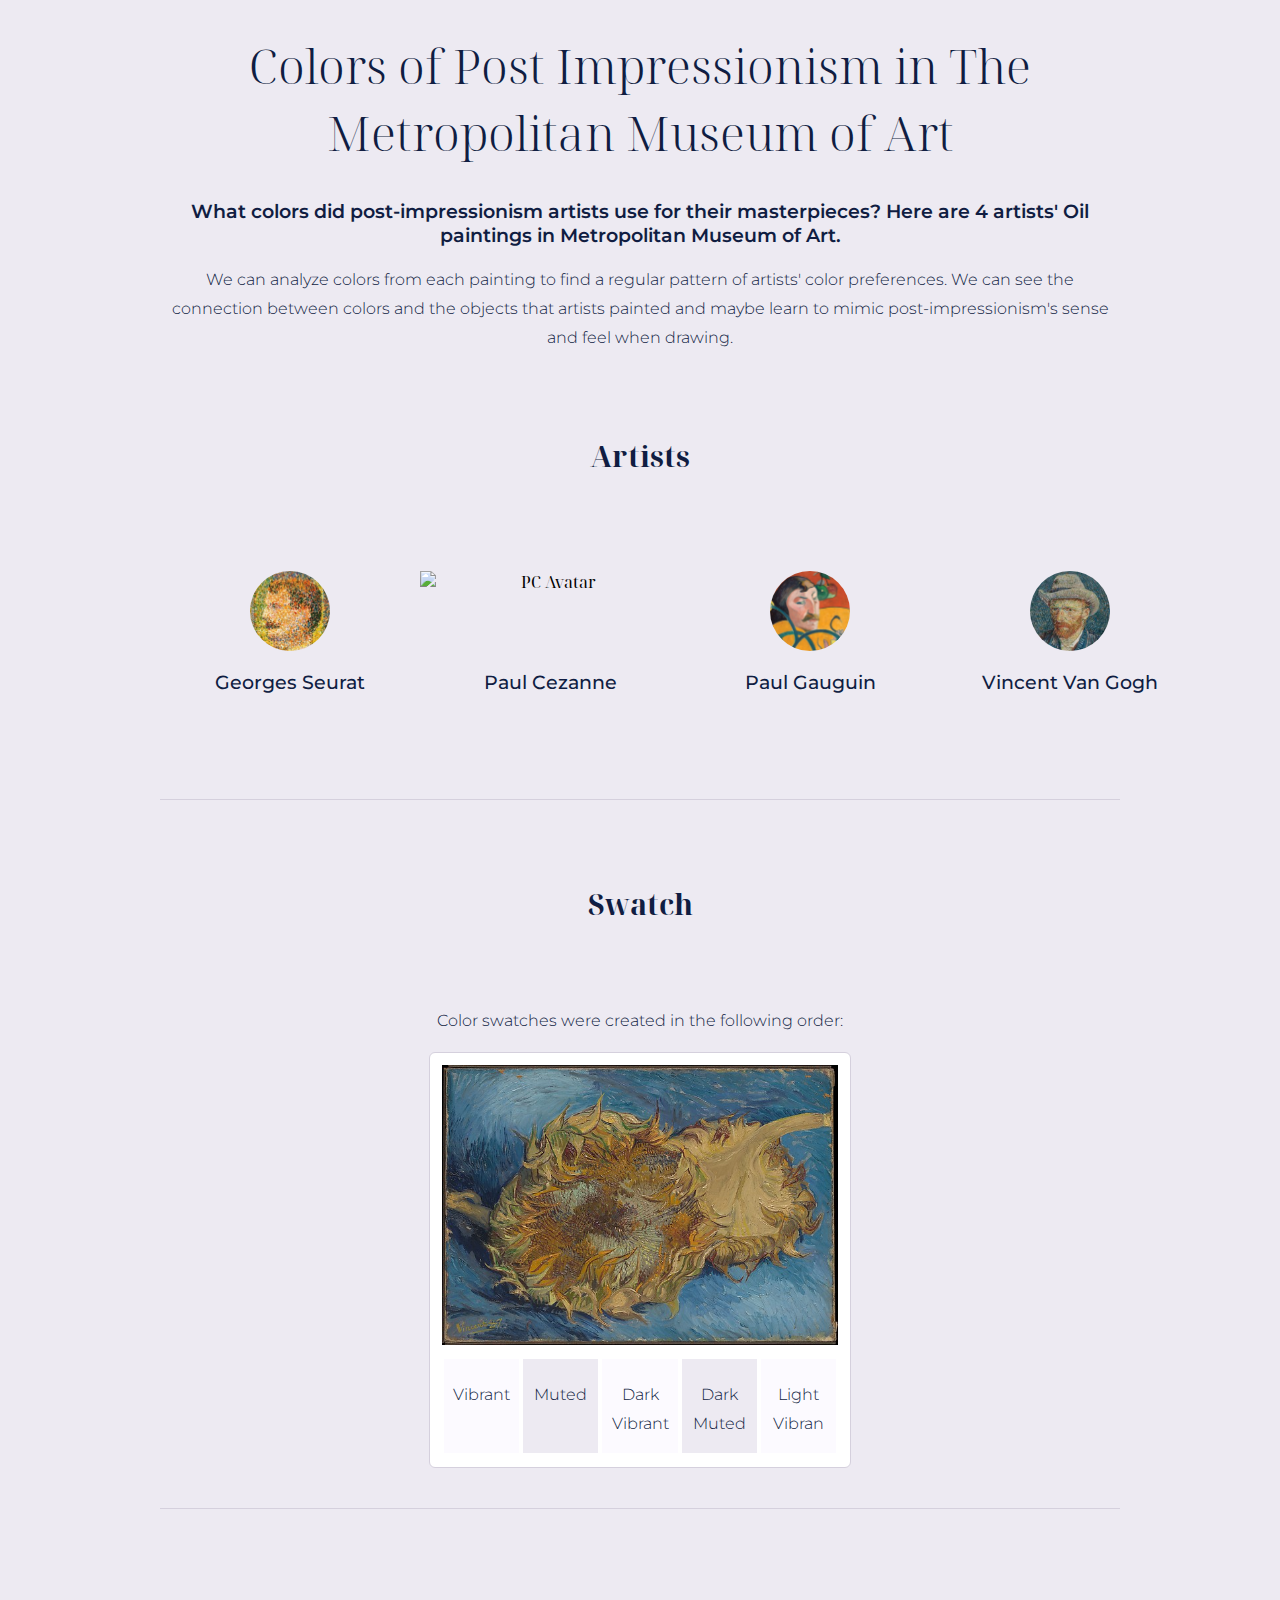
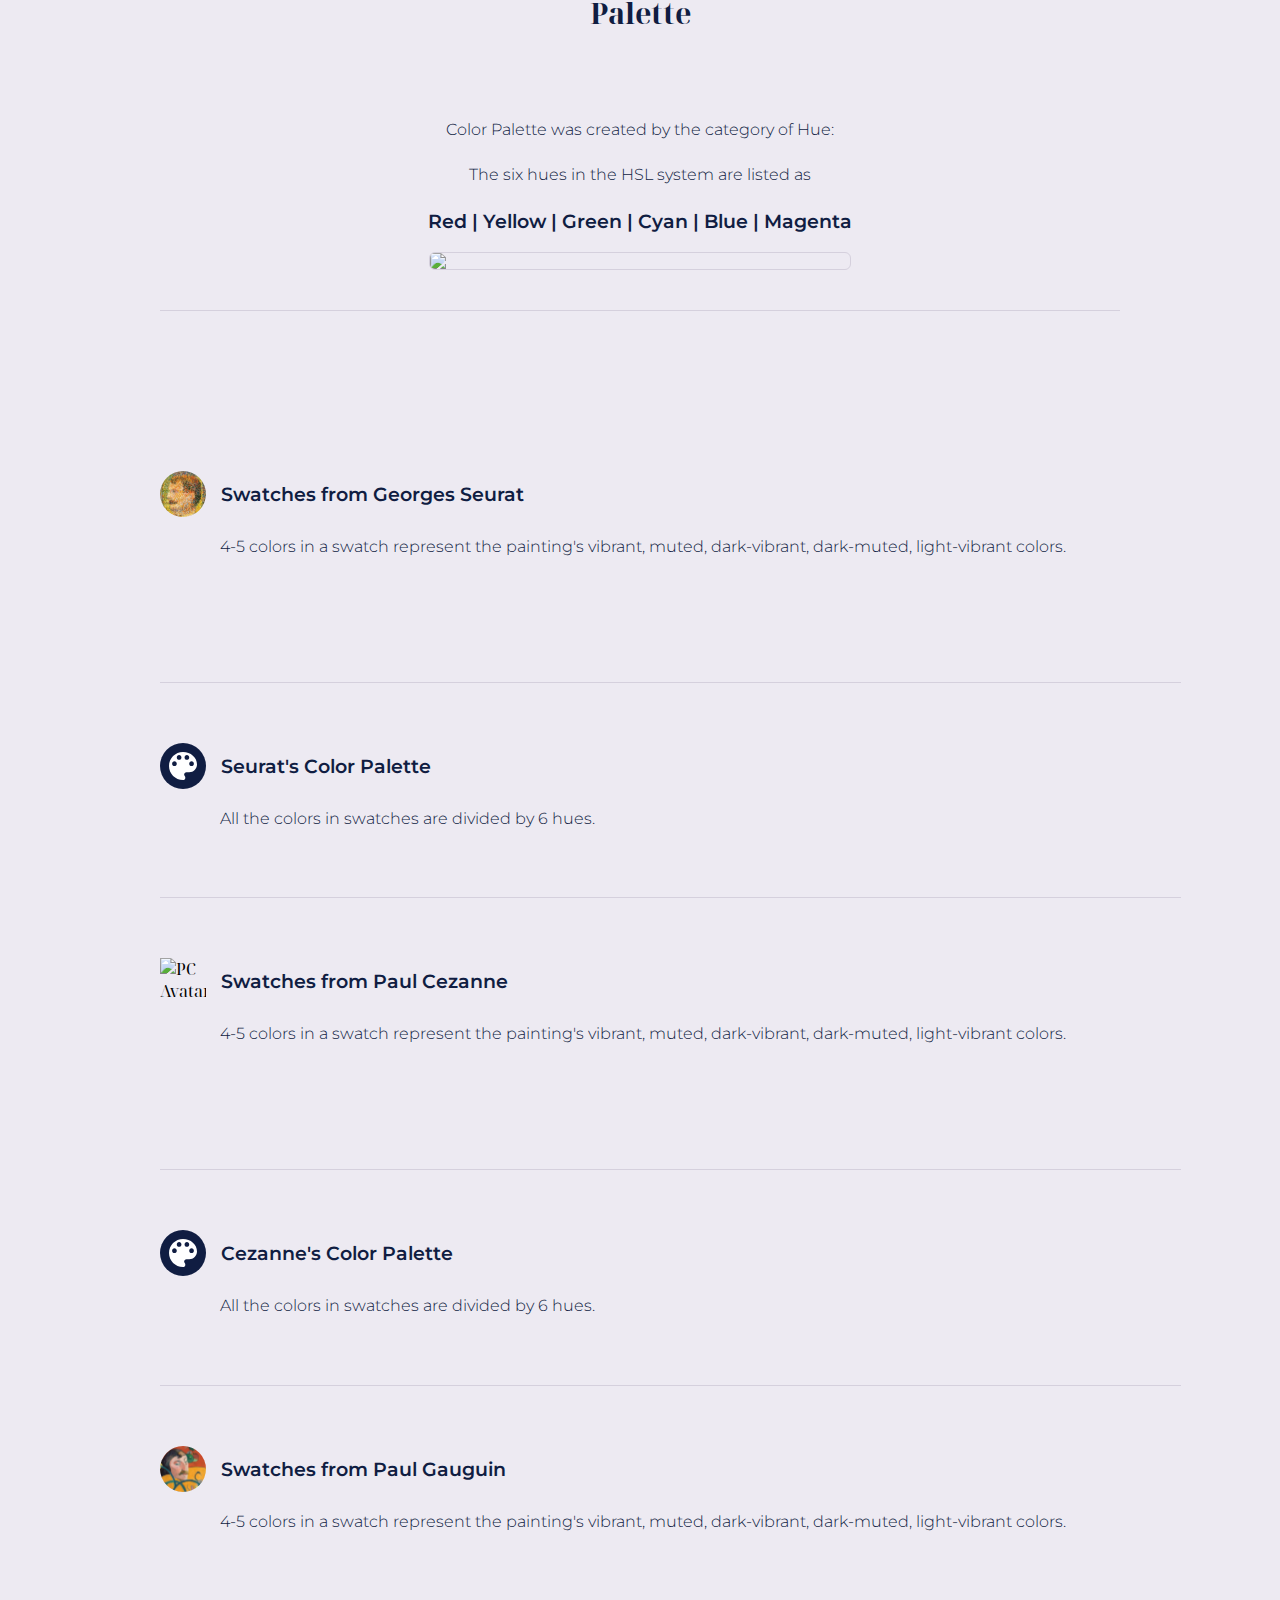
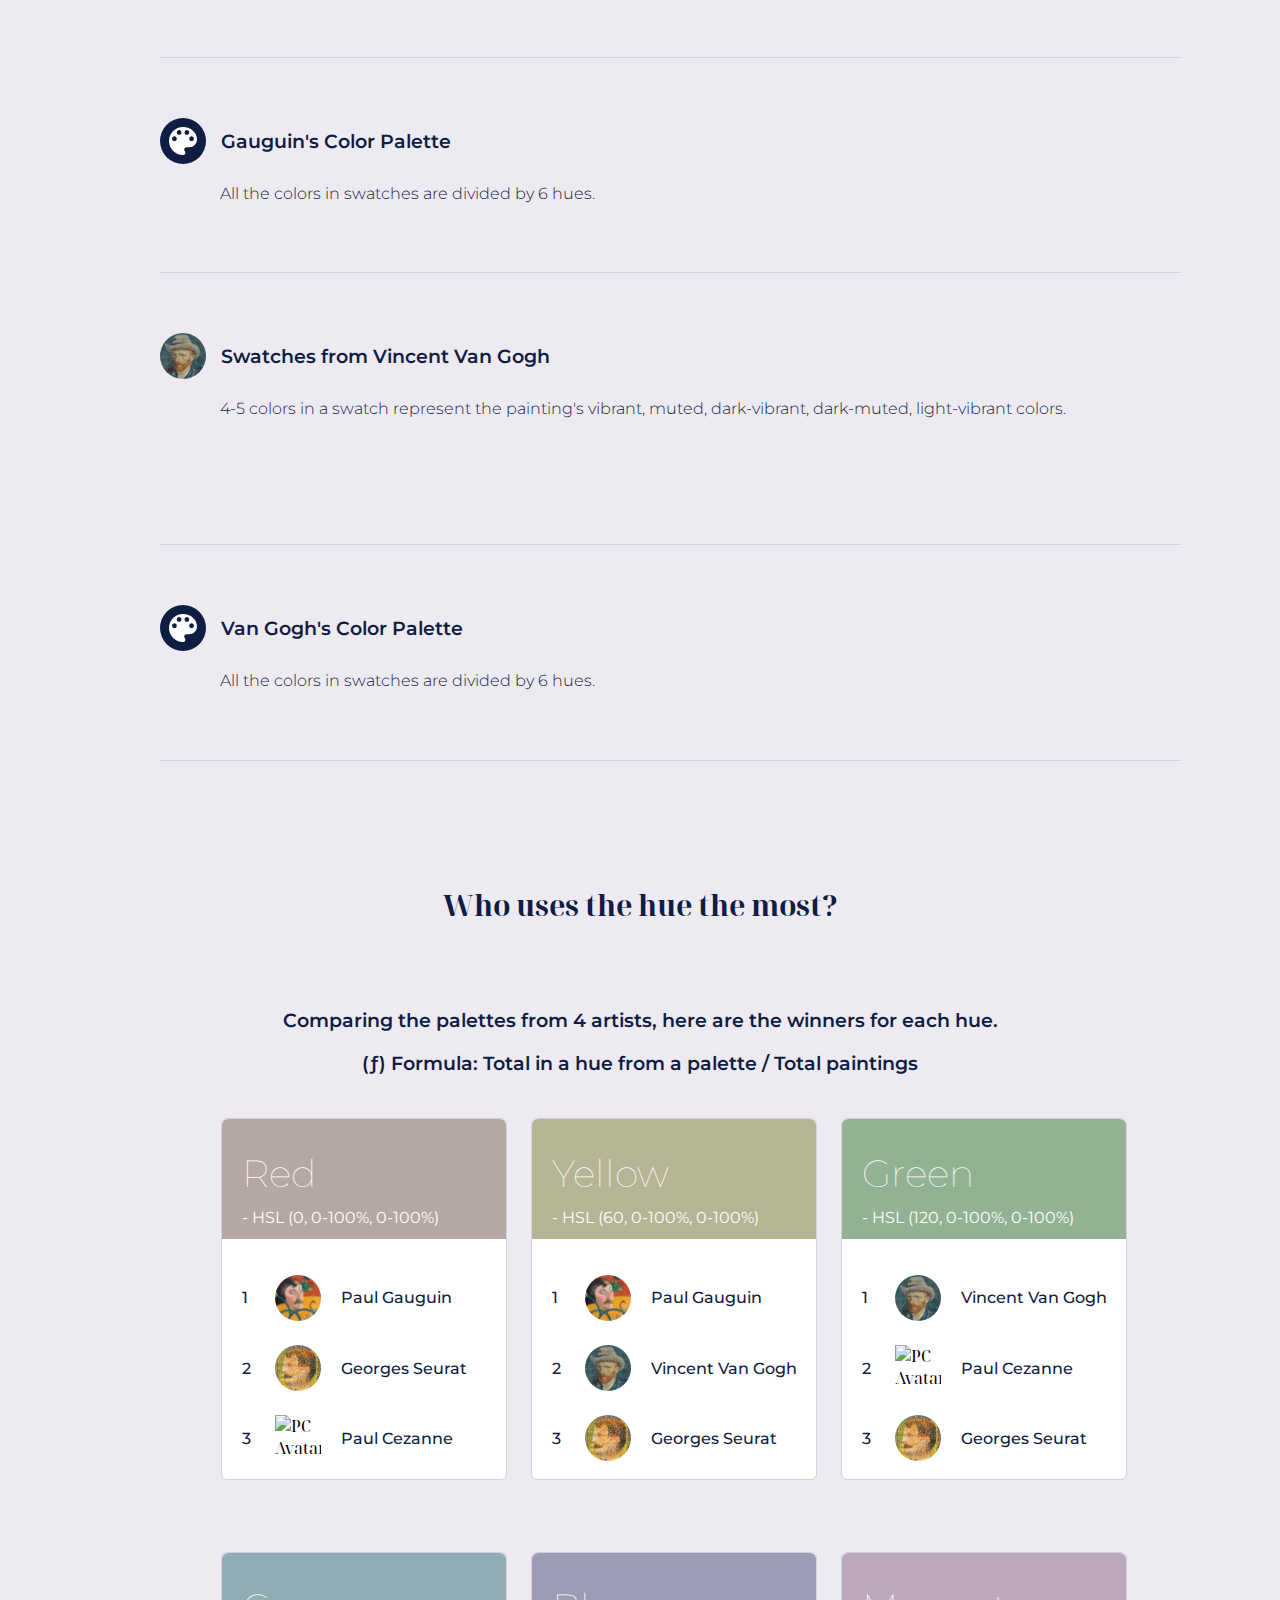
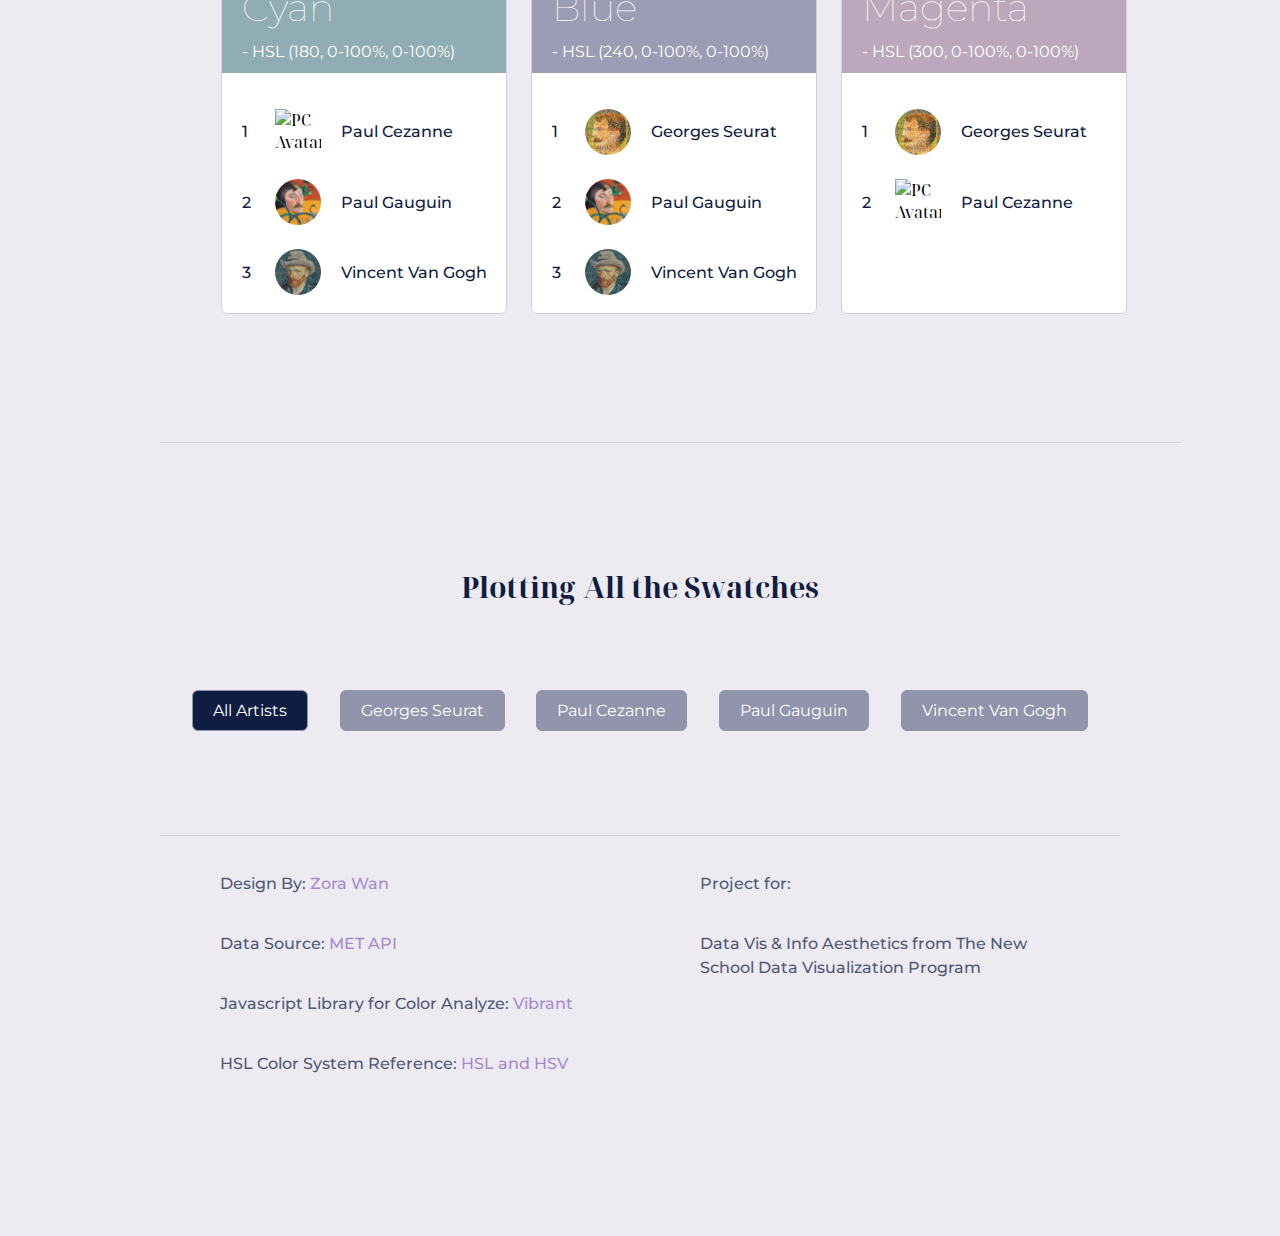
==== commit 31b796dd: "update font size" ====
--- a/05_final/index.html
+++ b/05_final/index.html
@@ -122,13 +122,13 @@
         <div class="titleCard">
             <h2 class="name">Who uses the hue the most?</h2>
             <h3>Comparing the palettes from 4 artists, here are the winners for each hue.</h3>
-            <h3><(ƒ) Formula: Total in a hue from a palette / Total paintings</h3>
+            <h3>(ƒ) Formula: Total in a hue from a palette / Total paintings</h3>
         </div>
         <div id="comp">
             
             <div class="imgRating">
                 <div class= "color" id="C1">
-                 <p class="HSL">Red</p> - HSL (0, 50%, 65%)   
+                 <p class="HSL">Red</p> - HSL (0, 0-100%, 0-100%)   
                 </div>
                 <div class="ratingCard">
                     <div class="ratingNum">
--- a/05_final/styles.css
+++ b/05_final/styles.css
@@ -363,17 +363,10 @@
     background-color: #B4B6CD;
     border: 1px solid #9194AB;
 }
-#GS{
-    mask-image:url(./access/GS_Avata.svg);
-}
 
 .top{
     stroke-width: 2px;
     stroke: #fff;
-    box-shadow:1px 1px 2px black;
-}
-.radioImg{
-    opacity:0.5;
-    width:60px;
-    height:60px;
+    box-shadow: 0 0 0 3px #e78267;
+
 }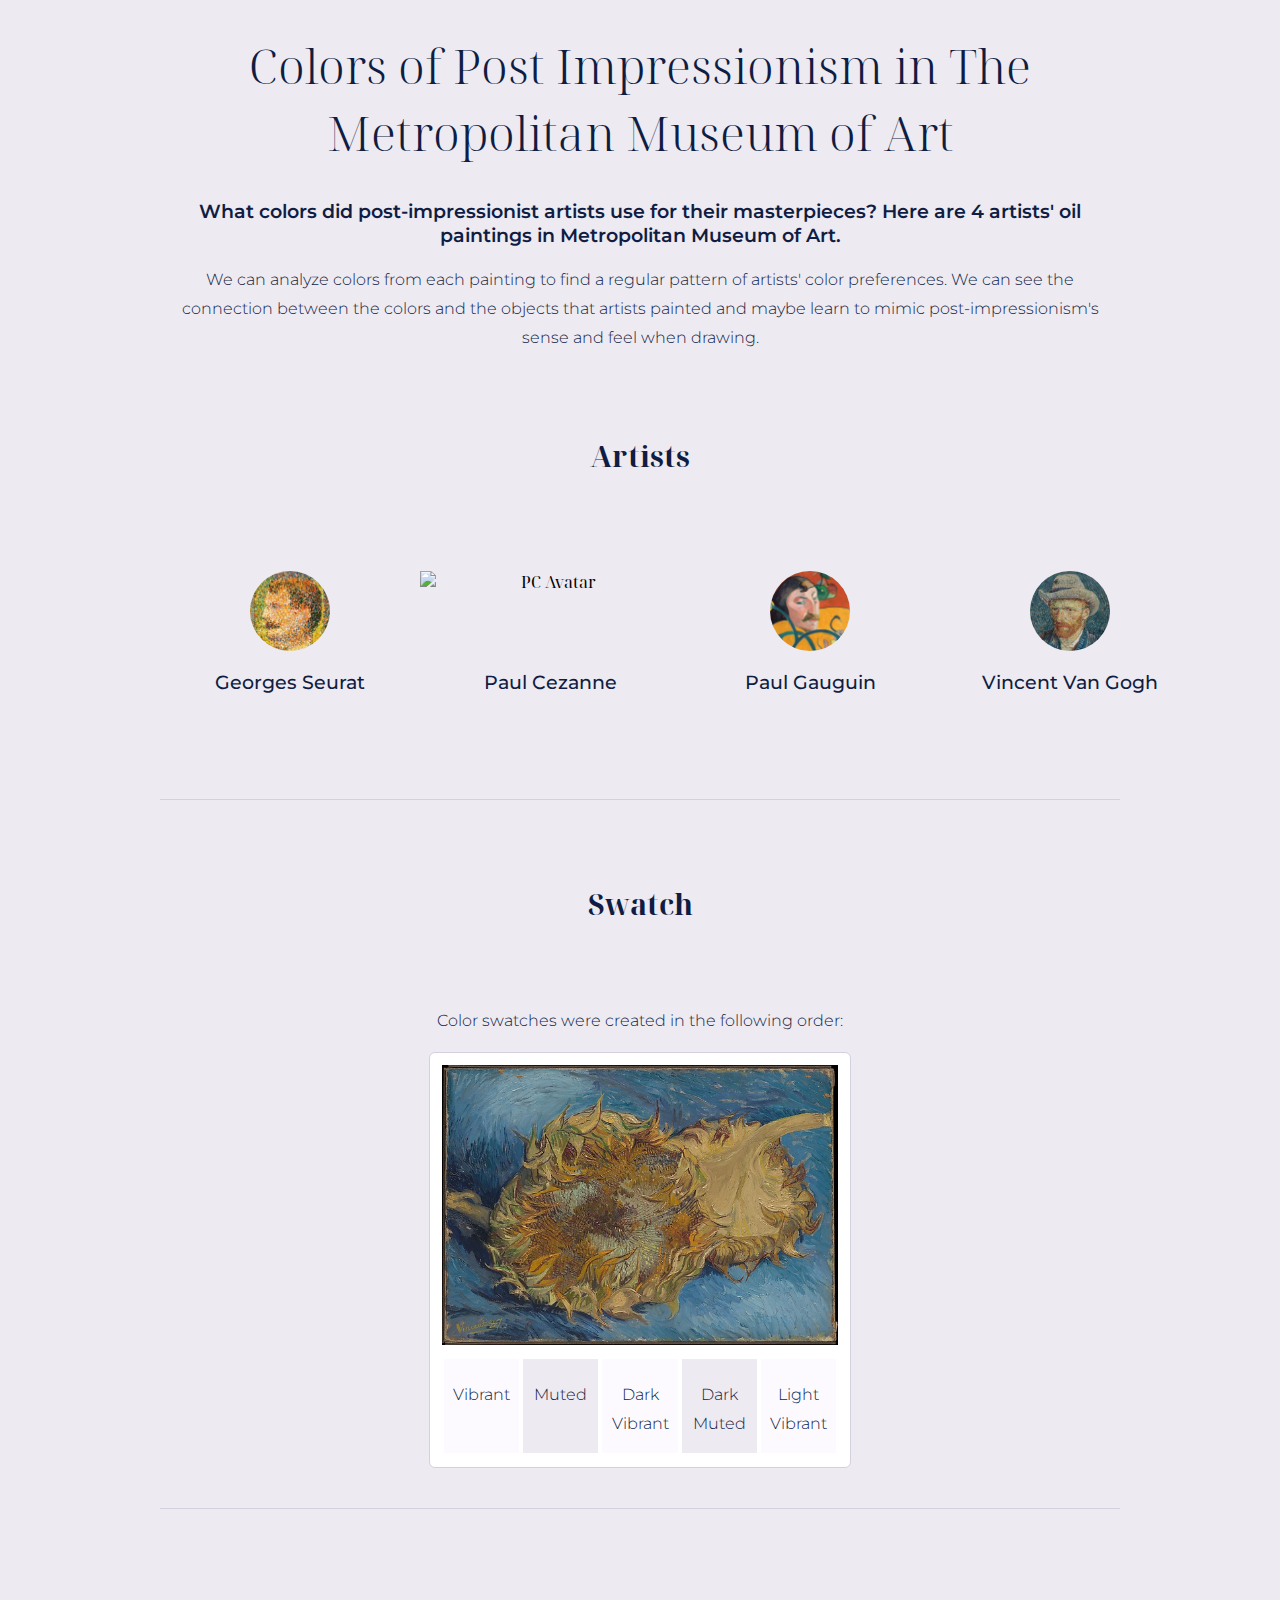
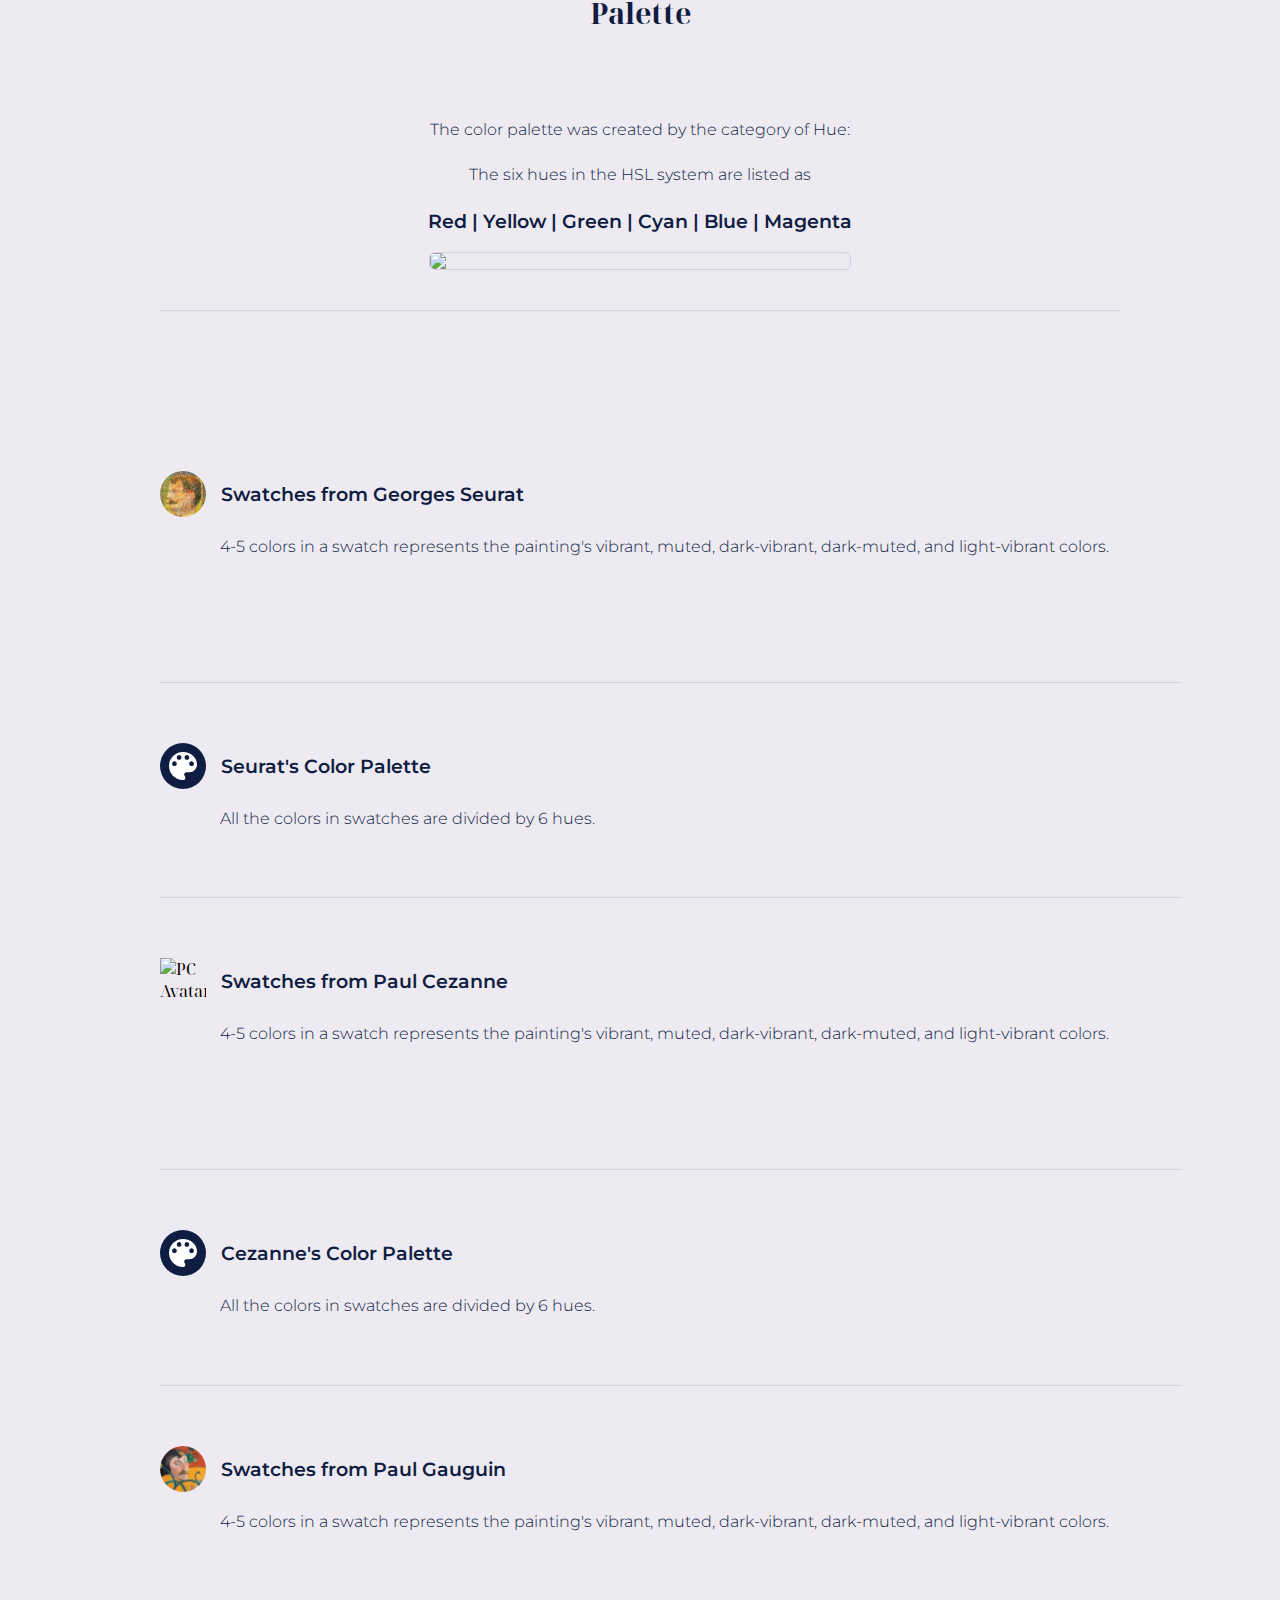
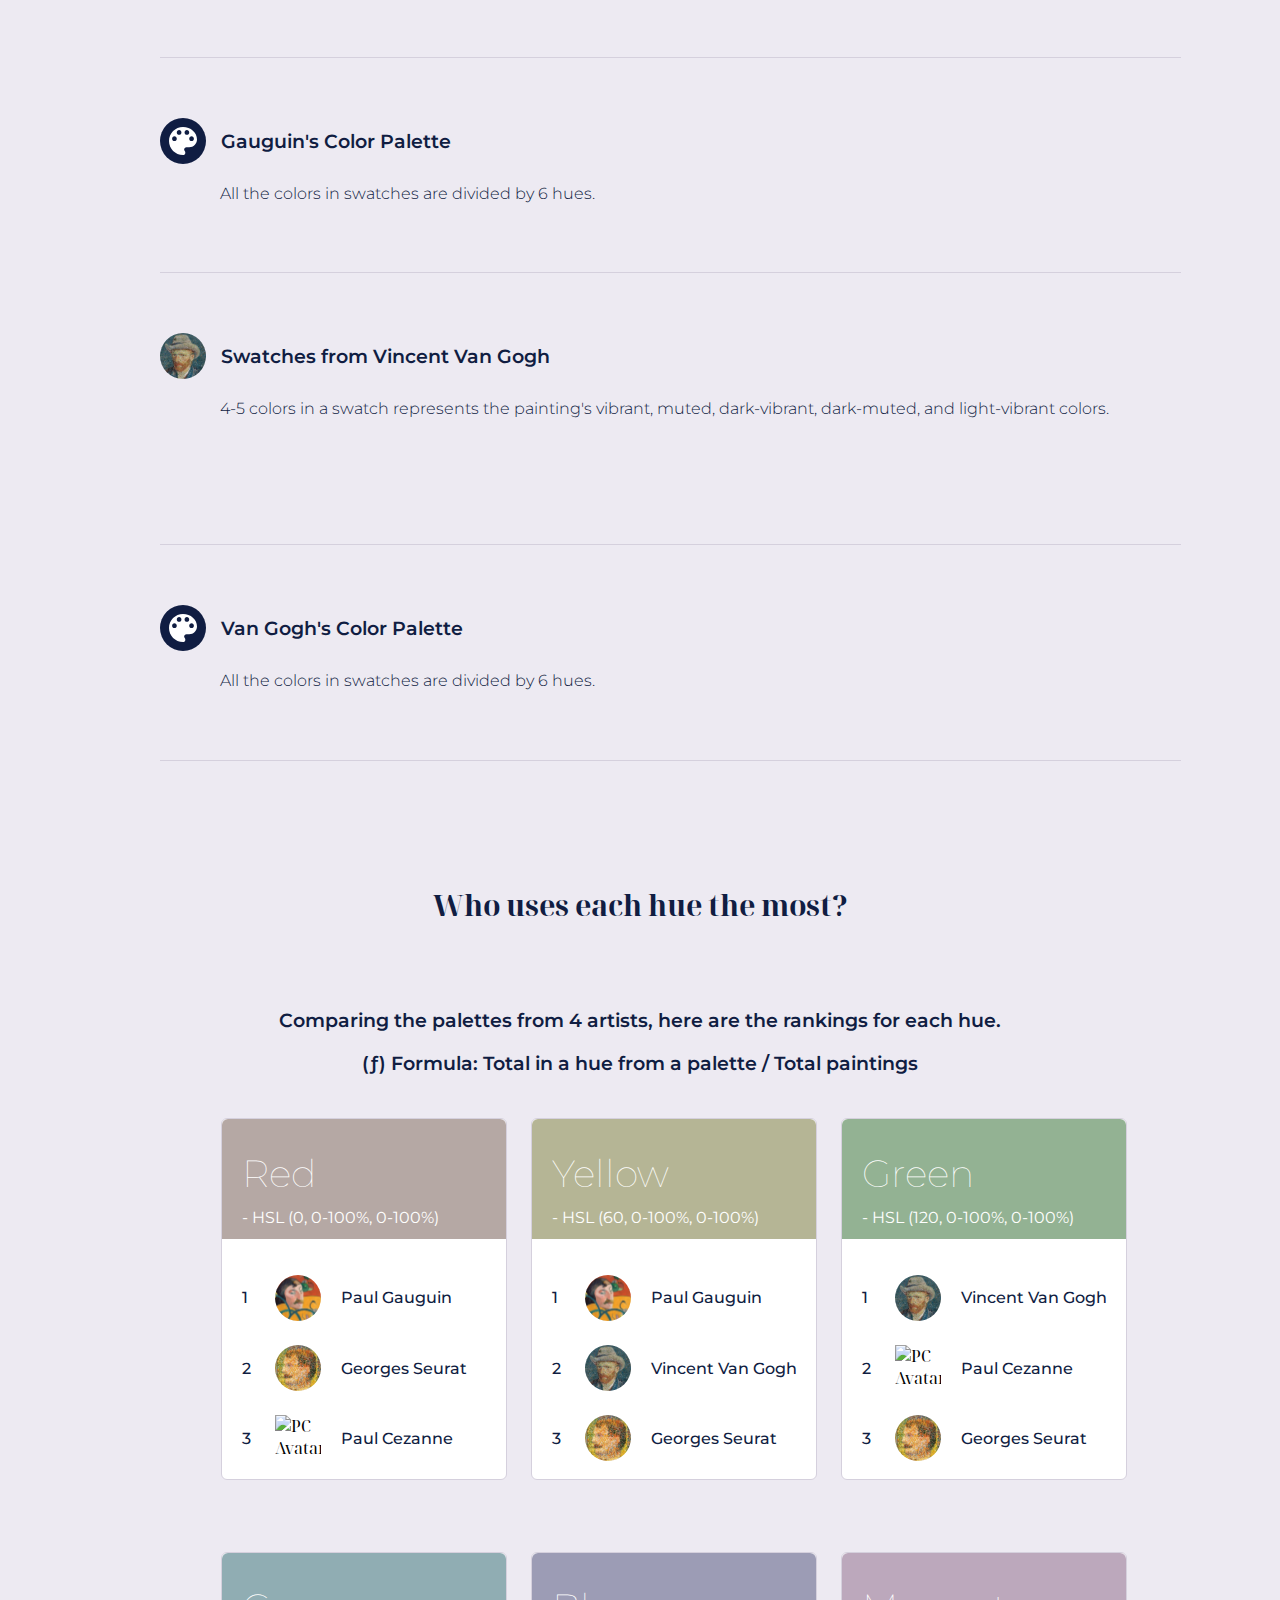
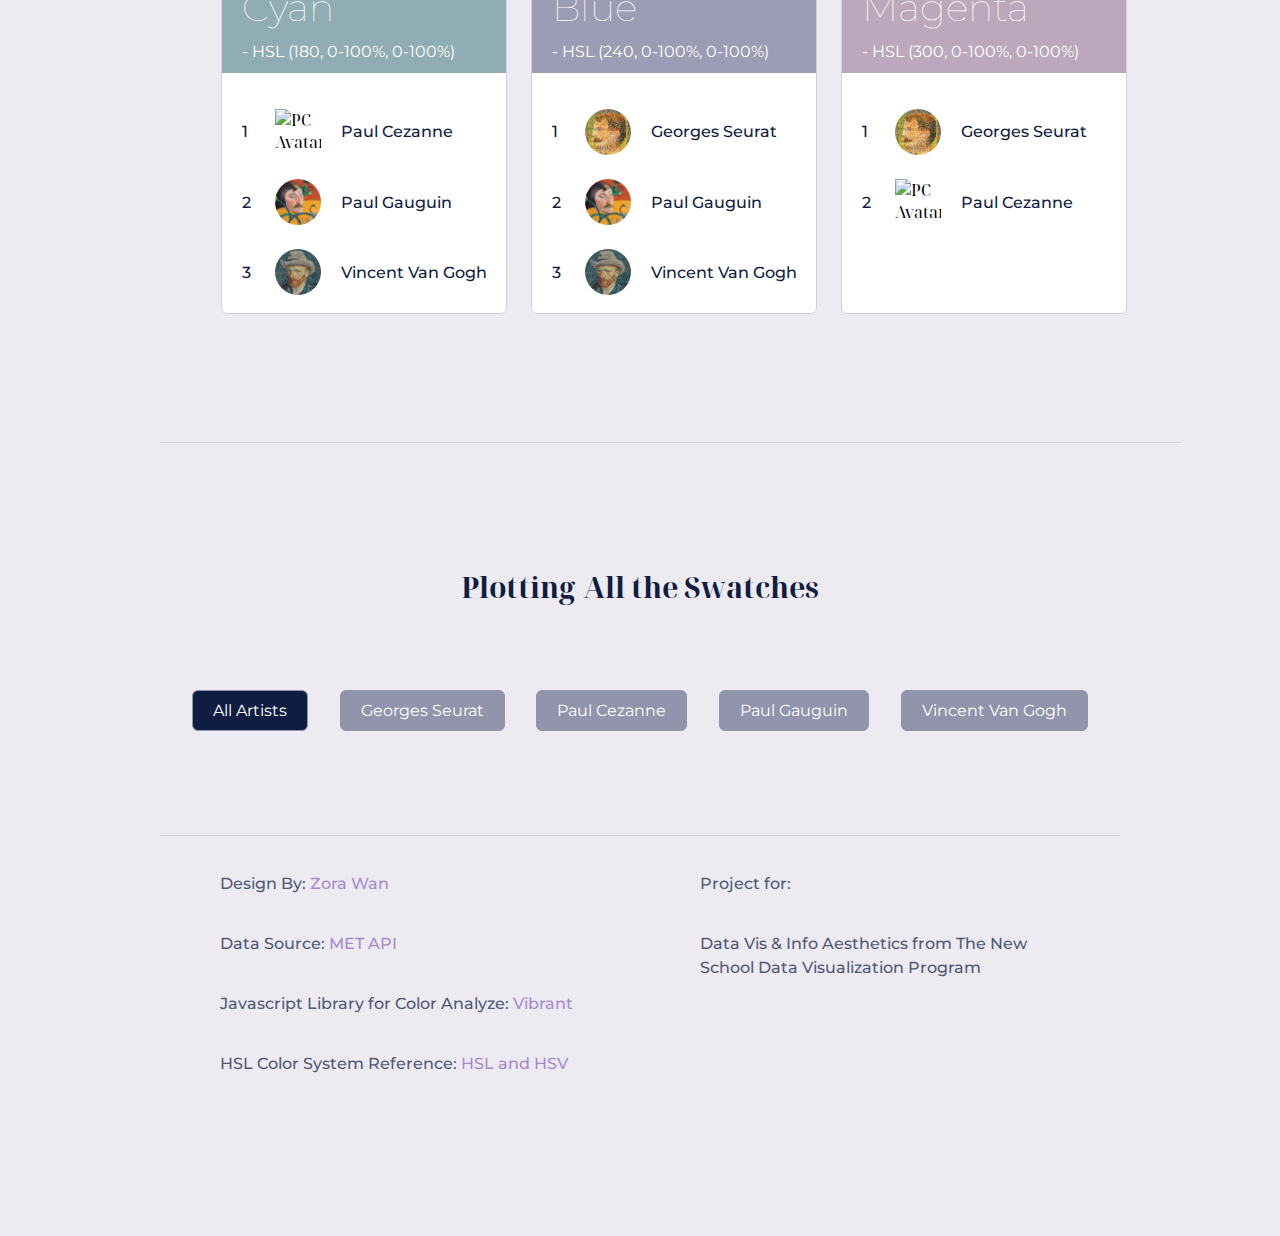
==== commit 2a161bee: "wording" ====
--- a/05_final/index.html
+++ b/05_final/index.html
@@ -11,9 +11,9 @@
     <div class="hero">
     <h1>Colors of Post Impressionism in The Metropolitan Museum of Art</h1>
     
-        <h3>What colors did post-impressionism artists use for their masterpieces? Here are 4 artists' Oil paintings in Metropolitan Museum of Art.
+        <h3>What colors did post-impressionist artists use for their masterpieces? Here are 4 artists' oil paintings in Metropolitan Museum of Art.
         </h3>
-        <p>We can analyze colors from each painting to find a regular pattern of artists' color preferences. We can see the connection between colors and the objects that artists painted and maybe learn to mimic post-impressionism's sense and feel when drawing.</p>
+        <p>We can analyze colors from each painting to find a regular pattern of artists' color preferences. We can see the connection between the colors and the objects that artists painted and maybe learn to mimic post-impressionism's sense and feel when drawing.</p>
         <h2>Artists</h2>
         <div id="heroContainer">
             <div class="heroItem">
@@ -43,14 +43,14 @@
                     <rect><P>Muted</P></rect>
                     <rect class="rectA"><P>Dark Vibrant</P></rect>
                     <rect><P>Dark Muted</P></rect>
-                    <rect class="rectA"><P>Light Vibran</P></rect>
+                    <rect class="rectA"><P>Light Vibrant</P></rect>
                 </div>
             </div>
             
         </div>
         <h2>Palette</h2>
         <div id="palettehIntro">
-            <p class="ColorIntro">Color Palette was created by the category of Hue:</p>
+            <p class="ColorIntro">The color palette was created by the category of Hue:</p>
             <p class="ColorIntro">The six hues in the HSL system are listed as</p>
             <h3>Red | Yellow | Green | Cyan | Blue | Magenta</h3>
             <img id="wheel" src="https://miro.medium.com/max/1400/1*npeihc9KMFCfg44g_Rv3Wg.png">
@@ -60,7 +60,7 @@
     <img class="avatar" src="./access/GS_Avata.svg" alt="GS Avatar" width="46" height="46">
     <h3>Swatches from Georges Seurat</h3>
     </div>
-    <p class="script">4-5 colors in a swatch represent the painting's vibrant, muted, dark-vibrant, dark-muted, light-vibrant colors.</p>
+    <p class="script">4-5 colors in a swatch represents the painting's vibrant, muted, dark-vibrant, dark-muted, and light-vibrant colors.</p>
     <div id=gs_gallery></div>
     <div class="PaletteLabel">
         <svg width="46" height="46" viewBox="0 0 46 46" fill="none" xmlns="http://www.w3.org/2000/svg">
@@ -76,7 +76,7 @@
         <img class="avatar" src="./access/PC_Avata.svg" alt="PC Avatar" width="46" height="46">
     <h3>Swatches from Paul Cezanne</h3>
     </div>
-    <p class="script">4-5 colors in a swatch represent the painting's vibrant, muted, dark-vibrant, dark-muted, light-vibrant colors.</p>
+    <p class="script">4-5 colors in a swatch represents the painting's vibrant, muted, dark-vibrant, dark-muted, and light-vibrant colors.</p>
      <div id=pc_gallery></div>
     <div class="PaletteLabel">
         <svg width="46" height="46" viewBox="0 0 46 46" fill="none" xmlns="http://www.w3.org/2000/svg">
@@ -92,7 +92,7 @@
     <img class="avatar" src="./access/PG_Avata.svg" alt="PG Avatar" width="46" height="46">
     <h3 id="name">Swatches from Paul Gauguin</h3>
     </div>
-    <p class="script">4-5 colors in a swatch represent the painting's vibrant, muted, dark-vibrant, dark-muted, light-vibrant colors.</p>
+    <p class="script">4-5 colors in a swatch represents the painting's vibrant, muted, dark-vibrant, dark-muted, and light-vibrant colors.</p>
         <div id=pg_gallery></div>
         <div class="PaletteLabel">
             <svg width="46" height="46" viewBox="0 0 46 46" fill="none" xmlns="http://www.w3.org/2000/svg">
@@ -108,7 +108,7 @@
     <img class="avatar" src="./access/VG_Avata.svg" alt="VG Avatar" width="46" height="46">
     <h3 class="name">Swatches from Vincent Van Gogh</h3>
     </div>
-    <p class="script">4-5 colors in a swatch represent the painting's vibrant, muted, dark-vibrant, dark-muted, light-vibrant colors.</p>
+    <p class="script">4-5 colors in a swatch represents the painting's vibrant, muted, dark-vibrant, dark-muted, and light-vibrant colors.</p>
     <div id=vg_gallery></div>
         <div class="PaletteLabel">
             <svg width="46" height="46" viewBox="0 0 46 46" fill="none" xmlns="http://www.w3.org/2000/svg">
@@ -120,8 +120,8 @@
         <p class="script">All the colors in swatches are divided by 6 hues.</p>
         <div id="vg_paletteBar" class="paletteBar"></div>
         <div class="titleCard">
-            <h2 class="name">Who uses the hue the most?</h2>
-            <h3>Comparing the palettes from 4 artists, here are the winners for each hue.</h3>
+            <h2 class="name">Who uses each hue the most?</h2>
+            <h3>Comparing the palettes from 4 artists, here are the rankings for each hue.</h3>
             <h3>(ƒ) Formula: Total in a hue from a palette / Total paintings</h3>
         </div>
         <div id="comp">
